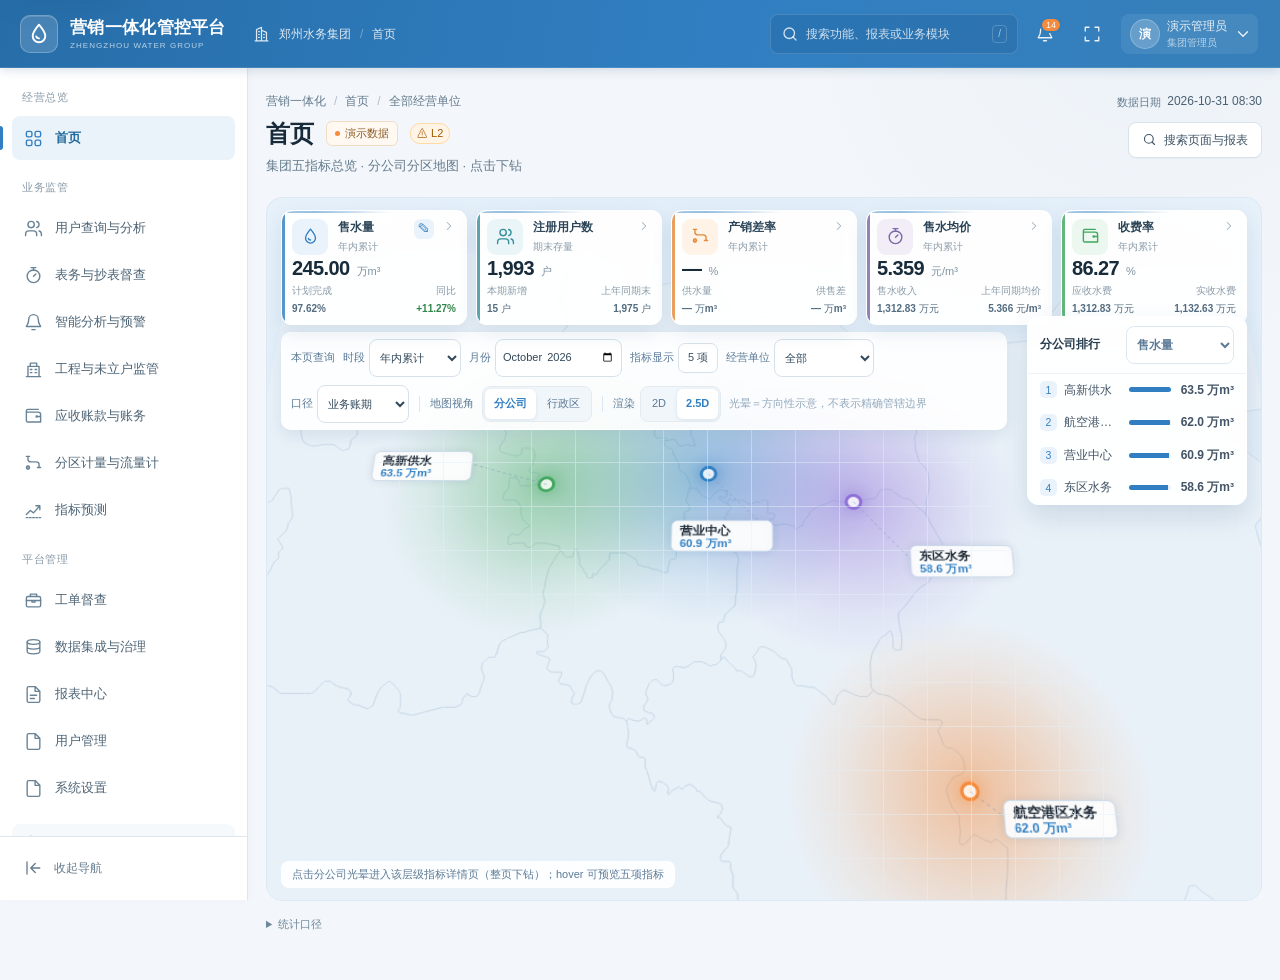
==== index.html @ 4fb07ec1 "init" ====
<!DOCTYPE html>
<html lang="zh-CN">
<head>
  <meta charset="UTF-8">
  <meta name="viewport" content="width=device-width, initial-scale=1.0">
  <meta name="description" content="郑州水务集团营销一体化管控与分析平台">
  <meta name="theme-color" content="#317FC2">
  <title>集团经营总览｜营销一体化V4</title>
  <link rel="stylesheet" href="assets/app.css?v=20261104-v4.0">
  <link rel="stylesheet" href="assets/extensions.css?v=20261104-v4.0">
  <link rel="stylesheet" href="assets/home-v2.css?v=20261104-v4.0">
  <link rel="stylesheet" href="assets/workflows-v2.css?v=20261104-v4.0">
  <link rel="stylesheet" href="assets/product.css?v=20261104-v4.0">
  <link rel="stylesheet" href="assets/content-v3.css?v=20261104-v4.0">
  <link rel="stylesheet" href="assets/v4.css?v=20261104-v4.0">
  <link rel="stylesheet" href="assets/v4-home.css?v=20261104-v4.0">
  <script defer src="echarts.min.js?v=20261104-v4.0"></script>
  <script defer src="assets/catalog.js?v=20261104-v4.0"></script>
  <script defer src="assets/data.js?v=20261104-v4.0"></script>
  <script defer src="assets/engine.js?v=20261104-v4.0"></script>
  <script defer src="assets/icons.js?v=20261104-v4.0"></script>
  <script defer src="assets/shell.js?v=20261104-v4.0"></script>
  <script defer src="assets/map-data.js?v=20261104-v4.0"></script>
  <script defer src="assets/map.js?v=20261104-v4.0"></script>
  <script defer src="assets/home.js?v=20261104-v4.0"></script>
  <script defer src="assets/workflows.js?v=20261104-v4.0"></script>
  <script defer src="assets/admin.js?v=20261105-v4.1"></script>
  <script defer src="assets/views.js?v=20261104-v4.0"></script>
  <script defer src="assets/business.js?v=20261104-v4.0"></script>
  <script defer src="assets/app.js?v=20261104-v4.0"></script>
</head>
<body class="v2-product">
  <a class="skip-link" href="#page">跳至主要内容</a>
  <div id="appTopbar"></div>
  <div id="appSidebar"></div>

  <main id="main" class="main" tabindex="-1">
    <div id="globalFilters"></div>
    <div id="page" class="page" tabindex="-1">
      <section class="initial-loading" aria-label="正在载入工作台">
        <div class="skeleton skeleton-title"></div>
        <div class="kpi-grid" aria-hidden="true">
          <div class="card skeleton skeleton-card"></div>
          <div class="card skeleton skeleton-card"></div>
          <div class="card skeleton skeleton-card"></div>
          <div class="card skeleton skeleton-card"></div>
          <div class="card skeleton skeleton-card"></div>
        </div>
        <div class="card skeleton skeleton-panel" aria-hidden="true"></div>
        <p class="muted">正在载入统一事实源与工作台…</p>
      </section>
    </div>
  </main>

  <div id="appStatus" class="sr-only" role="status" aria-live="polite" aria-atomic="true"></div>
  <div id="searchPanel" class="search-popover" hidden></div>
  <div id="accountPanel" class="role-popover" hidden></div>
  <div id="drawerLayer"></div>
  <div id="modalLayer"></div>
  <div id="toast" class="toast" role="status" aria-live="polite" aria-atomic="true"></div>
  <div id="chartTooltip" class="chart-tooltip" role="tooltip" hidden></div>
  <noscript><div class="noscript-notice">此交互原型需要启用 JavaScript 才能运行。</div></noscript>
</body>
</html>
---- assets/app.css ----
:root {
  --brand: #317FC2;
  --brand-strong: #276FAF;
  --brand-deep: #195589;
  --brand-soft: #EAF3FB;
  --brand-softer: #F4F8FC;
  --green: #41A75E;
  --green-strong: #2F854A;
  --green-soft: #ECF7EF;
  --orange: #F58B3C;
  --orange-strong: #AE591F;
  --orange-soft: #FFF4E9;
  --red: #D95555;
  --red-strong: #B64242;
  --red-soft: #FCEEEE;
  --ink: #172B3A;
  --text: #354B5C;
  --muted: #6D8293;
  --faint: #8D9EAC;
  --line: #E2EAF1;
  --line-strong: #D3E0EA;
  --canvas: #F3F6FA;
  --surface: #FFFFFF;
  --topbar-h: 68px;
  --sidebar-w: 248px;
  --radius: 12px;
  --shadow: 0 3px 14px rgba(28, 68, 102, .055);
  --shadow-md: 0 10px 30px rgba(24, 60, 90, .12);
  --shadow-lg: 0 22px 64px rgba(13, 39, 60, .22);
  --ease: cubic-bezier(.2, .75, .25, 1);
}

* { box-sizing: border-box; }
html { min-height: 100%; scroll-behavior: smooth; }
body {
  margin: 0;
  min-height: 100vh;
  background: var(--canvas);
  color: var(--text);
  font-family: "PingFang SC", "Microsoft YaHei", "Noto Sans CJK SC", Arial, sans-serif;
  font-size: 14px;
  line-height: 1.5;
  -webkit-font-smoothing: antialiased;
}
body.has-layer { overflow: hidden; }
button, input, select, textarea { font: inherit; }
button, a, [role="button"] { -webkit-tap-highlight-color: transparent; }
button { cursor: pointer; }
button:disabled { cursor: not-allowed; }
a { color: inherit; text-decoration: none; }
img, svg { display: block; }
[hidden], .hidden { display: none !important; }
.icon { width: 20px; height: 20px; flex: 0 0 auto; fill: none; stroke: currentColor; stroke-width: 1.8; stroke-linecap: round; stroke-linejoin: round; }
.sr-only { position: absolute !important; width: 1px !important; height: 1px !important; padding: 0 !important; margin: -1px !important; overflow: hidden !important; clip: rect(0, 0, 0, 0) !important; white-space: nowrap !important; border: 0 !important; }
.skip-link { position: fixed; z-index: 1000; top: 8px; left: 12px; padding: 9px 14px; color: var(--brand-deep); border-radius: 8px; background: #fff; box-shadow: var(--shadow-md); transform: translateY(-150%); }
.skip-link:focus { transform: translateY(0); }
.muted { color: var(--muted); }
.text-green { color: var(--green-strong) !important; }
.text-orange { color: var(--orange-strong) !important; }
.text-red { color: var(--red-strong) !important; }
.text-brand { color: var(--brand-strong) !important; }
.numeric { font-family: "DIN Alternate", "Arial Narrow", Arial, sans-serif; font-variant-numeric: tabular-nums; }
.nowrap { white-space: nowrap; }
.ellipsis { overflow: hidden; text-overflow: ellipsis; white-space: nowrap; }
.stack { display: flex; flex-direction: column; gap: 12px; }
.inline { display: inline-flex; align-items: center; gap: 8px; }

/* Brand application shell */
.topbar {
  position: fixed;
  z-index: 100;
  inset: 0 0 auto;
  height: var(--topbar-h);
  display: flex;
  color: #fff;
  background: linear-gradient(105deg, #276DAA 0%, var(--brand) 52%, #3E8DC9 100%);
  box-shadow: 0 2px 12px rgba(30, 86, 135, .18);
}
.topbar::after { content: ""; position: absolute; inset: auto 0 0; height: 1px; background: rgba(255,255,255,.12); pointer-events: none; }
.brand {
  width: var(--sidebar-w);
  flex: 0 0 var(--sidebar-w);
  display: flex;
  align-items: center;
  gap: 11px;
  padding: 0 19px;
  white-space: nowrap;
  overflow: hidden;
  transition: width .24s var(--ease), flex-basis .24s var(--ease), padding .24s var(--ease);
}
.brand:hover { background: rgba(255,255,255,.035); }
.brand-mark { width: 35px; height: 35px; flex: 0 0 35px; display: grid; place-items: center; border: 1px solid rgba(255,255,255,.25); border-radius: 11px; color: #fff; background: linear-gradient(145deg, rgba(255,255,255,.2), rgba(255,255,255,.1)); box-shadow: inset 0 1px 0 rgba(255,255,255,.16); }
.brand-mark .icon { width: 23px; height: 23px; stroke-width: 1.9; }
.brand-copy { display: flex; flex-direction: column; line-height: 1.15; transition: opacity .15s; }
.brand-name { font-size: 16px; font-weight: 650; letter-spacing: .4px; }
.brand-sub { margin-top: 5px; font-size: 8px; letter-spacing: 1.35px; opacity: .65; text-transform: uppercase; }
.topbar-main { min-width: 0; flex: 1; display: flex; align-items: center; gap: 12px; padding: 0 20px 0 5px; }
.topbar-context { min-width: 0; display: flex; align-items: center; gap: 8px; color: rgba(255,255,255,.84); font-size: 12px; white-space: nowrap; }
.topbar-context .icon { width: 16px; height: 16px; }
.context-separator { opacity: .42; }
.prototype-badge { display: inline-flex; align-items: center; gap: 5px; height: 25px; padding: 0 9px; color: rgba(255,255,255,.85); border: 1px solid rgba(255,255,255,.16); border-radius: 6px; background: rgba(10,64,109,.13); font-size: 10px; white-space: nowrap; }
.prototype-badge .icon { width: 13px; height: 13px; }
.topbar-actions { margin-left: auto; display: flex; align-items: center; gap: 6px; }
.top-action { position: relative; height: 38px; min-width: 38px; padding: 0 10px; display: inline-flex; align-items: center; justify-content: center; gap: 7px; color: rgba(255,255,255,.9); background: transparent; border: 1px solid transparent; border-radius: 9px; transition: background .16s, border-color .16s; }
.top-action:hover, .top-action.active, .top-action[aria-expanded="true"] { background: rgba(255,255,255,.13); border-color: rgba(255,255,255,.13); }
.top-action .icon { width: 18px; height: 18px; }
.top-search { width: 220px; justify-content: flex-start; color: rgba(255,255,255,.75); background: rgba(12,66,111,.15); border-color: rgba(255,255,255,.12); font-size: 11px; }
.top-search kbd { margin-left: auto; padding: 1px 5px; border: 1px solid rgba(255,255,255,.25); border-radius: 4px; font: 10px/1.4 Arial; }
.alert-dot { position: absolute; top: 2px; right: 2px; min-width: 16px; height: 16px; padding: 0 4px; display: grid; place-items: center; color: #fff; border: 2px solid #3785C3; border-radius: 9px; background: var(--orange); font: 9px/1 Arial; }
.user-action { max-width: 175px; padding-right: 5px; }
.avatar { width: 29px; height: 29px; flex: 0 0 29px; display: grid; place-items: center; color: #fff; border: 1px solid rgba(255,255,255,.25); border-radius: 50%; background: rgba(255,255,255,.18); font-size: 11px; font-weight: 650; }
.user-copy { min-width: 0; display: flex; flex-direction: column; align-items: flex-start; line-height: 1.2; }
.user-name { max-width: 90px; overflow: hidden; text-overflow: ellipsis; font-size: 11px; white-space: nowrap; }
.user-role { margin-top: 3px; color: rgba(255,255,255,.64); font-size: 9px; }

.sidebar { position: fixed; z-index: 90; left: 0; top: var(--topbar-h); bottom: 0; width: var(--sidebar-w); display: flex; flex-direction: column; overflow: hidden; background: var(--surface); border-right: 1px solid var(--line); transition: width .24s var(--ease); }
.sidebar-scroll { flex: 1; overflow-x: hidden; overflow-y: auto; padding: 14px 0 12px; scrollbar-width: thin; scrollbar-color: var(--line-strong) transparent; }
.nav-section { margin-bottom: 11px; }
.nav-section-title { height: 28px; padding: 5px 22px; color: var(--faint); font-size: 10px; letter-spacing: 1.2px; white-space: nowrap; }
.nav-item { position: relative; min-height: 42px; margin: 3px 12px; padding: 9px 12px; display: flex; align-items: center; gap: 12px; color: #526A7C; border-radius: 8px; white-space: nowrap; transition: color .15s, background .15s, transform .15s; }
.nav-item:hover { color: var(--brand); background: var(--brand-softer); }
.nav-item.active { color: var(--brand-strong); background: var(--brand-soft); font-weight: 600; }
.nav-item.active::before { content: ""; position: absolute; left: -12px; top: 9px; bottom: 9px; width: 3px; border-radius: 0 3px 3px 0; background: var(--brand); box-shadow: 2px 0 7px rgba(49,127,194,.2); }
.nav-item .icon { width: 19px; height: 19px; }
.nav-label { overflow: hidden; transition: opacity .12s; }
.nav-meta { margin-left: auto; min-width: 20px; padding: 2px 6px; color: var(--orange-strong); border-radius: 8px; background: var(--orange-soft); font-size: 10px; text-align: center; }
.sidebar-footer { padding: 10px 12px; border-top: 1px solid var(--line); }
.collapse-btn { width: 100%; height: 38px; padding: 0 12px; display: flex; align-items: center; gap: 12px; color: var(--muted); border: 0; border-radius: 8px; background: transparent; white-space: nowrap; }
.collapse-btn:hover { color: var(--brand); background: var(--brand-softer); }
.collapse-btn .icon { width: 18px; height: 18px; transition: transform .24s; }
.sidebar-boundary { margin: 5px 12px 13px; padding: 11px 12px; color: var(--muted); border: 1px solid var(--line); border-radius: 8px; background: #FAFCFD; font-size: 10px; line-height: 1.65; white-space: normal; }
.sidebar-boundary .icon { display: inline-block; width: 13px; height: 13px; margin-right: 5px; vertical-align: -2px; color: var(--brand); }

.main { min-height: 100vh; margin-left: var(--sidebar-w); padding: calc(var(--topbar-h) + 20px) 24px 28px; transition: margin-left .24s var(--ease); }
.main:focus, .page:focus { outline: none; }
.page { width: 100%; max-width: 1880px; margin: 0 auto; }
body.nav-collapsed { --sidebar-w: 72px; }
body.nav-collapsed .brand { padding: 0 14px; }
body.nav-collapsed .brand-copy,
body.nav-collapsed .nav-label,
body.nav-collapsed .nav-meta,
body.nav-collapsed .collapse-label,
body.nav-collapsed .sidebar-boundary { display: none; }
body.nav-collapsed .nav-section-title { color: transparent; position: relative; }
body.nav-collapsed .nav-section-title::after { content: ""; position: absolute; left: 21px; right: 21px; top: 14px; height: 1px; background: var(--line); }
body.nav-collapsed .nav-item { margin-left: 10px; margin-right: 10px; padding-left: 11px; padding-right: 11px; }
body.nav-collapsed .collapse-btn { justify-content: center; padding: 0; }
body.nav-collapsed .collapse-btn .icon { transform: rotate(180deg); }

/* Headings, cards and actions */
.page-heading { min-height: 64px; margin-bottom: 18px; display: flex; align-items: flex-end; gap: 20px; }
.page-heading-copy { min-width: 0; }
.breadcrumbs { margin-bottom: 8px; display: flex; align-items: center; gap: 7px; color: var(--muted); font-size: 11px; }
.breadcrumbs a { color: var(--brand-strong); }
.breadcrumbs a:hover { text-decoration: underline; }
.breadcrumbs .icon { width: 12px; height: 12px; color: var(--faint); }
.page-title-row { display: flex; align-items: center; gap: 10px; flex-wrap: wrap; }
h1.page-title { margin: 0; color: var(--ink); font-size: 23px; line-height: 1.25; font-weight: 650; letter-spacing: .2px; }
.page-subtitle { margin-top: 7px; color: var(--muted); font-size: 12px; }
.page-actions { margin-left: auto; display: flex; align-items: center; justify-content: flex-end; gap: 9px; flex: 0 0 auto; flex-wrap: wrap; }
.card { min-width: 0; background: var(--surface); border: 1px solid rgba(218,229,238,.95); border-radius: var(--radius); box-shadow: var(--shadow); }
.card-head { min-height: 58px; padding: 15px 19px 11px; display: flex; align-items: center; gap: 10px; }
.card-title-bar { width: 4px; height: 16px; flex: 0 0 4px; border-radius: 3px; background: var(--brand); }
.card-title { margin: 0; color: var(--ink); font-size: 15px; font-weight: 650; }
.card-subtitle { margin-top: 4px; color: var(--muted); font-size: 11px; }
.card-head-actions { margin-left: auto; display: flex; align-items: center; gap: 8px; flex-wrap: wrap; }
.card-body { padding: 0 19px 19px; }
.card-body.flush { padding: 0; }
.divider { height: 1px; background: var(--line); }
.section-title { margin: 0 0 12px; display: flex; align-items: center; gap: 7px; color: var(--ink); font-size: 13px; font-weight: 650; }
.section-title .icon { width: 16px; height: 16px; color: var(--brand); }
.data-note { display: inline-flex; align-items: center; gap: 6px; color: var(--muted); font-size: 10px; line-height: 1.6; }
.data-note .icon { width: 13px; height: 13px; }
.btn { min-height: 36px; padding: 7px 14px; display: inline-flex; align-items: center; justify-content: center; gap: 7px; color: var(--text); border: 1px solid var(--line-strong); border-radius: 8px; background: #fff; font-size: 12px; line-height: 1.35; transition: border-color .15s, color .15s, background .15s, box-shadow .15s, transform .1s; }
.btn:hover { color: var(--brand); border-color: #9FC4E2; background: var(--brand-softer); }
.btn:active { transform: translateY(1px); }
.btn .icon { width: 16px; height: 16px; }
.btn.primary { color: #fff; border-color: var(--brand); background: var(--brand); box-shadow: 0 3px 8px rgba(49,127,194,.18); }
.btn.primary:hover { color: #fff; border-color: var(--brand-strong); background: var(--brand-strong); }
.btn.danger { color: #fff; border-color: var(--red); background: var(--red); }
.btn.danger:hover { color: #fff; border-color: var(--red-strong); background: var(--red-strong); }
.btn.ghost { border-color: transparent; background: transparent; }
.btn.soft { color: var(--brand-strong); border-color: transparent; background: var(--brand-soft); }
.btn.green { color: #fff; border-color: var(--green); background: var(--green); }
.btn.sm { min-height: 30px; padding: 5px 10px; border-radius: 6px; font-size: 11px; }
.btn.lg { min-height: 42px; padding: 9px 19px; }
.btn:disabled { opacity: .48; transform: none; }
.icon-btn { width: 34px; height: 34px; padding: 0; display: inline-grid; place-items: center; color: var(--muted); border: 1px solid var(--line); border-radius: 8px; background: #fff; transition: color .15s, border-color .15s, background .15s; }
.icon-btn:hover { color: var(--brand); border-color: #AACCE5; background: var(--brand-softer); }
.icon-btn .icon { width: 17px; height: 17px; }
.badge { display: inline-flex; align-items: center; gap: 5px; max-width: 100%; padding: 4px 9px; color: var(--brand-strong); border-radius: 6px; background: var(--brand-soft); font-size: 11px; font-weight: 500; line-height: 1.35; }
.badge.green, .badge.success { color: var(--green-strong); background: var(--green-soft); }
.badge.orange, .badge.warning { color: var(--orange-strong); background: var(--orange-soft); }
.badge.red, .badge.danger { color: var(--red-strong); background: var(--red-soft); }
.badge.gray, .badge.neutral { color: var(--muted); background: #F0F3F6; }
.status-dot { width: 6px; height: 6px; flex: 0 0 6px; border-radius: 50%; background: currentColor; box-shadow: 0 0 0 3px rgba(49,127,194,.08); }
.status-dot.green { color: var(--green); }
.status-dot.orange { color: var(--orange); }
.status-dot.red { color: var(--red); }

/* Global and local filters */
.global-filter-card { position: relative; z-index: 20; max-width: 1880px; margin: 0 auto 16px; }
.filter-bar { overflow: visible; }
.filter-bar-head { min-height: 47px; padding: 11px 16px 9px; display: flex; align-items: center; gap: 9px; border-bottom: 1px solid var(--line); }
.filter-bar-title { display: inline-flex; align-items: center; gap: 7px; color: var(--ink); font-size: 12px; font-weight: 650; }
.filter-bar-title .icon { width: 16px; height: 16px; color: var(--brand); }
.filter-summary { min-width: 0; margin-left: 3px; overflow: hidden; color: var(--muted); font-size: 10px; text-overflow: ellipsis; white-space: nowrap; }
.filter-bar-actions { margin-left: auto; display: flex; align-items: center; gap: 4px; }
.filter-bar-body { padding: 12px 16px 13px; }
.filter-grid { display: grid; grid-template-columns: repeat(6, minmax(128px, 1fr)); gap: 11px 13px; }
.filter-field, .field { min-width: 0; }
.filter-label, .field > label, .field-label { margin-bottom: 6px; display: flex; align-items: center; gap: 5px; color: #60788A; font-size: 10px; }
.filter-label .icon, .field-label .icon { width: 12px; height: 12px; }
.control, .text-input { width: 100%; height: 35px; padding: 0 31px 0 10px; color: var(--text); border: 1px solid var(--line-strong); border-radius: 7px; outline: none; background: #fff; font-size: 11px; transition: border-color .15s, box-shadow .15s; }
.text-input { padding-right: 10px; }
textarea.text-input { height: auto; min-height: 88px; padding-top: 9px; padding-bottom: 9px; resize: vertical; line-height: 1.6; }
.control:hover, .text-input:hover { border-color: #ACCADF; }
.control:focus, .text-input:focus { border-color: var(--brand); box-shadow: 0 0 0 3px rgba(49,127,194,.1); }
.control:disabled, .text-input:disabled { color: var(--faint); background: #F5F7F9; cursor: not-allowed; }
.text-input::placeholder { color: #9BAAB7; }
.control.sm, .text-input.sm { height: 30px; }
.input-with-icon { position: relative; }
.input-with-icon > .icon { position: absolute; z-index: 1; left: 10px; top: 50%; width: 15px; height: 15px; color: var(--muted); transform: translateY(-50%); pointer-events: none; }
.input-with-icon > .text-input { padding-left: 32px; }
.advanced-fields { margin-top: 12px; padding-top: 12px; border-top: 1px dashed var(--line); }
.filter-actions { margin-top: 12px; display: flex; align-items: center; gap: 8px; flex-wrap: wrap; }
.filter-hint { margin-left: auto; display: inline-flex; align-items: center; gap: 5px; color: var(--muted); font-size: 10px; }
.filter-hint .icon { width: 13px; height: 13px; }
.active-filters { display: flex; align-items: center; gap: 7px; flex-wrap: wrap; }
.filter-chip { min-height: 26px; padding: 3px 8px; display: inline-flex; align-items: center; gap: 5px; color: var(--brand-strong); border: 1px solid #D5E6F2; border-radius: 6px; background: var(--brand-softer); font-size: 10px; }
.filter-chip button { width: 18px; height: 18px; padding: 0; display: grid; place-items: center; color: var(--muted); border: 0; border-radius: 4px; background: transparent; }
.filter-chip button:hover { color: var(--red); background: var(--red-soft); }
.filter-chip .icon { width: 11px; height: 11px; }
.filter-card { position: relative; z-index: 10; margin-bottom: 14px; }
.filter-card .card-head { min-height: 50px; padding-top: 12px; padding-bottom: 8px; }
.form-grid { display: grid; grid-template-columns: repeat(2, minmax(0, 1fr)); gap: 14px 18px; }
.form-grid.three { grid-template-columns: repeat(3, minmax(0, 1fr)); }
.field-full { grid-column: 1 / -1; }
.field-help { margin-top: 5px; color: var(--muted); font-size: 10px; line-height: 1.55; }
.field-error { margin-top: 5px; color: var(--red-strong); font-size: 10px; }
.required { color: var(--red); }
.segmented { display: inline-flex; align-items: center; gap: 2px; max-width: 100%; padding: 3px; overflow-x: auto; border-radius: 8px; background: #F0F4F7; }
.segmented button { min-height: 28px; padding: 4px 11px; flex: 0 0 auto; color: var(--muted); border: 0; border-radius: 6px; background: transparent; font-size: 11px; }
.segmented button:hover { color: var(--brand); }
.segmented button.active, .segmented button[aria-pressed="true"] { color: var(--brand-strong); background: #fff; box-shadow: 0 1px 4px rgba(28,68,102,.1); font-weight: 600; }

/* KPIs, charts and maps */
.kpi-grid { display: grid; grid-template-columns: repeat(5, minmax(0, 1fr)); gap: 14px; margin-bottom: 16px; }
.kpi-card { position: relative; min-width: 0; min-height: 124px; padding: 17px 18px 15px; overflow: hidden; }
.kpi-card::after { content: ""; position: absolute; width: 92px; height: 92px; right: -42px; top: -46px; border-radius: 50%; background: var(--brand-soft); opacity: .72; pointer-events: none; }
.kpi-top { display: flex; align-items: center; gap: 8px; color: var(--muted); font-size: 11px; }
.kpi-icon { width: 29px; height: 29px; flex: 0 0 29px; display: grid; place-items: center; color: var(--brand); border-radius: 8px; background: var(--brand-soft); }
.kpi-icon.green { color: var(--green); background: var(--green-soft); }
.kpi-icon.orange { color: var(--orange); background: var(--orange-soft); }
.kpi-icon .icon { width: 16px; height: 16px; }
.kpi-main { margin-top: 11px; display: flex; align-items: flex-end; gap: 8px; }
.kpi-value { color: var(--ink); font-size: 30px; line-height: 1; font-weight: 650; letter-spacing: -.5px; }
.kpi-unit { padding-bottom: 3px; color: var(--muted); font-size: 10px; }
.kpi-foot { margin-top: 10px; display: flex; align-items: center; gap: 8px; color: var(--muted); font-size: 10px; }
.trend { display: inline-flex; align-items: center; gap: 3px; font-weight: 600; }
.trend .icon { width: 12px; height: 12px; }
.chart-grid { display: grid; grid-template-columns: repeat(2, minmax(0, 1fr)); gap: 16px; margin-bottom: 16px; }
.chart-grid.three { grid-template-columns: repeat(3, minmax(0, 1fr)); }
.chart-card { min-width: 0; overflow: visible; }
.chart-card .card-body { padding-top: 2px; }
.chart-toolbar { min-height: 36px; display: flex; align-items: center; justify-content: flex-end; gap: 6px; flex-wrap: wrap; }
.chart-toolbar .control { width: auto; min-width: 92px; height: 30px; font-size: 10px; }
.chart { width: 100%; height: 280px; min-width: 0; }
.chart-tooltip { position: fixed; z-index: 450; max-width: 320px; padding: 10px 12px; color: #fff; border-radius: 8px; background: rgba(23,43,58,.96); box-shadow: var(--shadow-md); font-size: 11px; pointer-events: none; }
.chart-fallback { min-height: 180px; display: grid; place-items: center; padding: 20px; color: var(--muted); border: 1px dashed var(--line-strong); border-radius: 9px; background: #FAFCFD; text-align: center; font-size: 11px; }
.map-layout { display: grid; grid-template-columns: minmax(0, 1.6fr) minmax(270px, .7fr); gap: 16px; min-width: 0; }
.map-canvas { position: relative; min-width: 0; min-height: 420px; overflow: hidden; border: 1px solid #DFEAF2; border-radius: 11px; background-color: #F2F8FC; background-image: radial-gradient(#C8DCEB 1px, transparent 1px); background-size: 18px 18px; }
.map-legend { display: flex; align-items: center; gap: 12px; flex-wrap: wrap; color: var(--muted); font-size: 10px; }
.map-legend > span { display: inline-flex; align-items: center; gap: 5px; }
.legend-swatch { width: 12px; height: 12px; border: 1px solid rgba(49,127,194,.15); border-radius: 3px; background: var(--brand-soft); }
.legend-swatch.unavailable { border-color: #D6DEE5; background: repeating-linear-gradient(135deg, #EDF1F4, #EDF1F4 3px, #DDE4E9 3px, #DDE4E9 4px); }
.functional-layer-tag { display: inline-flex; align-items: center; gap: 5px; padding: 4px 8px; color: var(--brand-deep); border: 1px solid #C8DFEF; border-radius: 6px; background: rgba(234,243,251,.94); font-size: 10px; }
.home-hero { display: grid; grid-template-columns: minmax(0, 1.65fr) minmax(290px, .75fr); gap: 16px; margin-bottom: 16px; }
.home-bottom { display: grid; grid-template-columns: minmax(0, 1.55fr) minmax(310px, .75fr); gap: 16px; }
.home-side { min-width: 0; display: grid; gap: 16px; }
.quick-grid { display: grid; grid-template-columns: repeat(2, minmax(0, 1fr)); gap: 10px; }
.quick-item { padding: 13px; display: flex; align-items: center; gap: 11px; color: var(--text); border: 1px solid var(--line); border-radius: 9px; background: #FAFCFD; text-align: left; transition: border-color .15s, background .15s, transform .15s; }
.quick-item:hover { color: var(--brand); border-color: #B8D3E7; background: var(--brand-softer); transform: translateY(-1px); }
.quick-name { display: block; color: var(--ink); font-size: 12px; font-weight: 600; }
.quick-desc { display: block; margin-top: 4px; color: var(--muted); font-size: 10px; }
.alert-list { padding: 0 18px 12px; }
.alert-item { width: 100%; padding: 13px 0; display: flex; align-items: flex-start; gap: 10px; color: var(--text); border: 0; border-bottom: 1px solid var(--line); background: transparent; text-align: left; }
.alert-item:last-child { border-bottom: 0; }
.alert-item:hover .alert-title { color: var(--brand); }
.alert-level { width: 7px; height: 7px; flex: 0 0 7px; margin-top: 6px; border-radius: 50%; background: var(--orange); box-shadow: 0 0 0 4px var(--orange-soft); }
.alert-level.red { background: var(--red); box-shadow: 0 0 0 4px var(--red-soft); }
.alert-level.green { background: var(--green); box-shadow: 0 0 0 4px var(--green-soft); }
.alert-content { min-width: 0; flex: 1; }
.alert-title { display: block; font-size: 12px; }
.alert-meta { margin-top: 5px; display: flex; justify-content: space-between; gap: 8px; color: var(--muted); font-size: 10px; }
.progress { height: 6px; margin-top: 8px; overflow: hidden; border-radius: 4px; background: #EDF2F6; }
.progress > i, .progress > span { display: block; height: 100%; border-radius: inherit; background: linear-gradient(90deg, var(--brand), #65A9D7); }
.progress.green > i, .progress.green > span { background: linear-gradient(90deg, #389553, #6CBC82); }
.progress.orange > i, .progress.orange > span { background: linear-gradient(90deg, #E77D2E, #F5AA70); }

/* Tables and result toolbars */
.table-scroll { width: 100%; max-width: 100%; overflow: auto; scrollbar-width: thin; scrollbar-color: var(--line-strong) transparent; }
table.data-table { width: 100%; border-collapse: collapse; color: var(--text); font-size: 12px; }
.data-table th { height: 40px; padding: 9px 12px; color: #5F7688; border-top: 1px solid var(--line); border-bottom: 1px solid var(--line); background: #F5F8FA; text-align: left; font-weight: 500; white-space: nowrap; }
.data-table td { min-height: 44px; padding: 10px 12px; border-bottom: 1px solid #EBF0F4; vertical-align: middle; white-space: nowrap; }
.data-table tbody tr { transition: background .12s; }
.data-table tbody tr:hover { background: #F6FAFD; }
.data-table tbody tr.clickable { cursor: pointer; }
.data-table tbody tr[tabindex]:focus-visible { outline: 2px solid var(--brand); outline-offset: -2px; }
.data-table .num, .data-table th.num { text-align: right; font-variant-numeric: tabular-nums; }
.data-table .center, .data-table th.center { text-align: center; }
.data-table .primary-cell { color: var(--ink); font-weight: 600; }
.data-table .sub-cell { margin-top: 3px; color: var(--muted); font-size: 10px; font-weight: 400; }
.data-table .cell-wrap { white-space: normal; line-height: 1.6; }
.data-table .selection-cell { width: 42px; text-align: center; }
.data-table input[type="checkbox"], .field input[type="checkbox"], .field input[type="radio"] { width: 15px; height: 15px; margin: 0; accent-color: var(--brand); }
.table-link { display: inline-flex; align-items: center; gap: 4px; padding: 2px; color: var(--brand); border: 0; background: transparent; font-size: 11px; }
.table-link .icon { width: 13px; height: 13px; }
.table-link:hover { text-decoration: underline; }
.table-actions { display: inline-flex; align-items: center; gap: 5px; }
.result-card { overflow: hidden; }
.result-card .data-table th { position: sticky; z-index: 2; top: 0; }
.result-toolbar { min-height: 56px; padding: 12px 18px; display: flex; align-items: center; gap: 10px; flex-wrap: wrap; }
.result-count { color: var(--ink); font-size: 13px; font-weight: 600; }
.result-count strong { margin: 0 3px; color: var(--brand); font-size: 16px; }
.result-meta { margin-top: 3px; color: var(--muted); font-size: 10px; }
.result-actions { margin-left: auto; display: flex; align-items: center; gap: 8px; flex-wrap: wrap; }
.rank { width: 22px; height: 22px; display: inline-grid; place-items: center; color: var(--muted); border-radius: 6px; background: #F0F3F6; font-size: 10px; }
.rank.top { color: var(--orange-strong); background: var(--orange-soft); }
.pagination { min-height: 54px; padding: 11px 17px; display: flex; align-items: center; gap: 6px; flex-wrap: wrap; border-top: 1px solid var(--line); }
.page-size { margin-right: auto; display: inline-flex; align-items: center; gap: 5px; color: var(--muted); font-size: 10px; }
.page-size .control { width: auto; }
.page-btn { min-width: 30px; height: 30px; padding: 0 8px; display: inline-grid; place-items: center; color: var(--muted); border: 1px solid var(--line); border-radius: 6px; background: #fff; font-size: 11px; }
.page-btn:hover { color: var(--brand); border-color: #A9CCE5; }
.page-btn.active, .page-btn[aria-current="page"] { color: #fff; border-color: var(--brand); background: var(--brand); }
.page-btn:disabled { opacity: .4; }
.page-btn .icon { width: 13px; height: 13px; }
.empty { min-height: 210px; padding: 30px 20px; display: flex; flex-direction: column; align-items: center; justify-content: center; gap: 9px; color: var(--muted); text-align: center; }
.empty .icon { width: 38px; height: 38px; color: #AAC1D1; }
.empty-title { color: var(--text); font-size: 13px; font-weight: 600; }
.empty-description { max-width: 400px; font-size: 11px; line-height: 1.7; }

/* Forms, notices, tabs and timelines */
.tabs { display: flex; align-items: center; gap: 5px; overflow-x: auto; border-bottom: 1px solid var(--line); }
.tabs.padded { padding: 10px 18px 0; }
.tab, .tabs > button { min-height: 38px; padding: 8px 13px; flex: 0 0 auto; color: var(--muted); border: 0; border-bottom: 2px solid transparent; background: transparent; font-size: 12px; }
.tabs > button:hover { color: var(--brand); background: var(--brand-softer); }
.tabs > button.active, .tabs > button[aria-selected="true"] { color: var(--brand-strong); border-bottom-color: var(--brand); font-weight: 600; }
.notice { padding: 11px 13px; display: flex; align-items: flex-start; gap: 8px; color: #506D82; border: 1px solid #D7E7F2; border-radius: 8px; background: var(--brand-softer); font-size: 11px; line-height: 1.7; }
.notice > .icon { width: 16px; height: 16px; margin-top: 2px; flex: 0 0 16px; color: var(--brand); }
.notice.warning { color: #835225; border-color: #F3DDC9; background: var(--orange-soft); }
.notice.warning > .icon { color: var(--orange); }
.notice.danger { color: #8B4141; border-color: #F0D4D4; background: var(--red-soft); }
.notice.danger > .icon { color: var(--red); }
.notice.success { color: #326E46; border-color: #D4EADA; background: var(--green-soft); }
.notice.success > .icon { color: var(--green); }
.readonly { display: inline-flex; align-items: center; gap: 6px; color: var(--muted); font-size: 10px; }
.readonly .icon { width: 13px; height: 13px; }
.timeline { position: relative; margin: 0; padding: 0; list-style: none; }
.timeline-item { position: relative; padding: 0 0 20px 25px; }
.timeline-item:last-child { padding-bottom: 0; }
.timeline-item::before { content: ""; position: absolute; left: 6px; top: 13px; bottom: -2px; width: 1px; background: var(--line-strong); }
.timeline-item:last-child::before { display: none; }
.timeline-item::after { content: ""; position: absolute; left: 2px; top: 5px; width: 9px; height: 9px; border: 2px solid #fff; border-radius: 50%; background: var(--brand); box-shadow: 0 0 0 1px var(--brand); }
.timeline-item.muted::after { background: #B5C2CC; box-shadow: 0 0 0 1px #B5C2CC; }
.timeline-title { color: var(--ink); font-size: 12px; font-weight: 600; }
.timeline-meta { margin-top: 4px; color: var(--muted); font-size: 10px; }
.timeline-content { margin-top: 7px; color: var(--text); font-size: 11px; line-height: 1.7; }
.kv-grid { display: grid; grid-template-columns: repeat(3, minmax(0,1fr)); border-top: 1px solid var(--line); border-left: 1px solid var(--line); }
.kv-item { min-height: 65px; padding: 11px 13px; border-right: 1px solid var(--line); border-bottom: 1px solid var(--line); }
.kv-label { color: var(--muted); font-size: 10px; }
.kv-value { margin-top: 6px; color: var(--text); font-size: 12px; line-height: 1.55; word-break: break-word; }
.profile-head { padding: 15px; display: flex; align-items: center; gap: 14px; border: 1px solid #DCE9F2; border-radius: 10px; background: linear-gradient(110deg, #F2F8FC, #FAFCFE); }
.profile-avatar { width: 46px; height: 46px; display: grid; place-items: center; color: #fff; border-radius: 12px; background: linear-gradient(145deg, var(--brand), #62A6D5); font-size: 17px; font-weight: 600; }
.profile-name { color: var(--ink); font-size: 17px; font-weight: 650; }
.profile-id { margin-top: 5px; color: var(--muted); font-size: 11px; }
.profile-tags { margin-left: auto; display: flex; gap: 7px; flex-wrap: wrap; }

/* Search and role popovers */
.search-popover, .role-popover { position: fixed; z-index: 180; color: var(--text); border: 1px solid var(--line); border-radius: 12px; background: #fff; box-shadow: var(--shadow-lg); animation: popoverIn .16s var(--ease); }
.search-popover { width: min(570px, calc(100vw - 24px)); overflow: hidden; }
.role-popover { width: 286px; padding: 8px; }
.search-head { padding: 12px; display: flex; align-items: center; gap: 9px; border-bottom: 1px solid var(--line); }
.search-head > .icon { width: 19px; height: 19px; color: var(--brand); }
.search-input { min-width: 0; flex: 1; height: 36px; padding: 0 5px; color: var(--ink); border: 0; outline: 0; background: transparent; font-size: 13px; }
.search-close { width: 30px; height: 30px; border: 0; }
.search-body { max-height: min(460px, 65vh); padding: 8px; overflow-y: auto; }
.search-group-title { padding: 7px 9px 5px; color: var(--faint); font-size: 10px; letter-spacing: .6px; }
.search-result { width: 100%; min-height: 52px; padding: 9px 10px; display: flex; align-items: center; gap: 11px; color: var(--text); border: 0; border-radius: 8px; background: transparent; text-align: left; }
.search-result:hover, .search-result.active { color: var(--brand-strong); background: var(--brand-softer); }
.search-result-icon { width: 32px; height: 32px; display: grid; place-items: center; flex: 0 0 32px; color: var(--brand); border-radius: 8px; background: var(--brand-soft); }
.search-result-icon .icon { width: 17px; height: 17px; }
.search-result-copy { min-width: 0; flex: 1; }
.search-result-title { display: block; overflow: hidden; color: var(--ink); font-size: 12px; font-weight: 600; text-overflow: ellipsis; white-space: nowrap; }
.search-result-desc { display: block; margin-top: 3px; overflow: hidden; color: var(--muted); font-size: 10px; text-overflow: ellipsis; white-space: nowrap; }
.search-result > .icon { width: 14px; height: 14px; color: var(--faint); }
.search-foot { padding: 8px 13px; display: flex; gap: 14px; color: var(--muted); border-top: 1px solid var(--line); background: #FAFCFD; font-size: 9px; }
.search-foot kbd { padding: 1px 4px; border: 1px solid var(--line-strong); border-radius: 3px; background: #fff; font: 9px Arial; }
.role-head { padding: 10px 10px 12px; border-bottom: 1px solid var(--line); }
.role-title { color: var(--ink); font-size: 12px; font-weight: 650; }
.role-subtitle { margin-top: 4px; color: var(--muted); font-size: 10px; }
.role-option { width: 100%; min-height: 48px; padding: 8px 9px; display: flex; align-items: center; gap: 9px; color: var(--text); border: 0; border-radius: 8px; background: transparent; text-align: left; }
.role-option:hover { background: var(--brand-softer); }
.role-option[aria-checked="true"] { color: var(--brand-strong); background: var(--brand-soft); }
.role-option > .icon { width: 17px; height: 17px; }
.role-option-copy { flex: 1; }
.role-option-title { display: block; font-size: 11px; font-weight: 600; }
.role-option-desc { display: block; margin-top: 3px; color: var(--muted); font-size: 9px; }
.role-check { width: 15px; height: 15px; color: var(--brand); opacity: 0; }
.role-option[aria-checked="true"] .role-check { opacity: 1; }
.role-boundary { margin: 6px 4px 2px; padding: 9px; color: var(--muted); border-top: 1px solid var(--line); font-size: 9px; line-height: 1.6; }

/* Accessible modal and drawer layers */
.modal-mask, .drawer-mask { position: fixed; z-index: 300; inset: 0; padding: 28px; background: rgba(17,38,55,.46); backdrop-filter: blur(2px); animation: fadeIn .16s ease-out; }
.modal-mask { display: flex; align-items: center; justify-content: center; }
.modal { width: min(960px, 94vw); max-height: 90vh; display: flex; flex-direction: column; overflow: hidden; border: 1px solid rgba(255,255,255,.6); border-radius: 14px; background: #fff; box-shadow: var(--shadow-lg); animation: modalIn .2s var(--ease); }
.modal.sm { width: min(540px, 94vw); }
.modal.lg { width: min(1180px, 96vw); }
.modal-head, .drawer-head { min-height: 64px; padding: 15px 19px; display: flex; align-items: center; gap: 11px; border-bottom: 1px solid var(--line); }
.modal-title, .drawer-title { color: var(--ink); font-size: 16px; font-weight: 650; }
.modal-subtitle, .drawer-subtitle { margin-top: 4px; color: var(--muted); font-size: 10px; }
.modal-close, .drawer-close { margin-left: auto; flex: 0 0 auto; }
.modal-body { min-height: 0; padding: 19px; overflow-y: auto; overscroll-behavior: contain; }
.modal-foot, .drawer-foot { padding: 12px 19px; display: flex; align-items: center; justify-content: flex-end; gap: 8px; flex-wrap: wrap; border-top: 1px solid var(--line); background: #FAFCFD; }
.drawer-mask { padding: 0; display: flex; justify-content: flex-end; }
.drawer { width: min(var(--drawer-width, 620px), 96vw); height: 100%; display: flex; flex-direction: column; overflow: hidden; background: #fff; box-shadow: -18px 0 54px rgba(13,39,60,.2); animation: drawerIn .22s var(--ease); }
.drawer-head { min-height: 70px; padding: 16px 20px; }
.drawer-body { min-height: 0; flex: 1; padding: 19px 20px; overflow-y: auto; overscroll-behavior: contain; }
.drawer-foot { flex: 0 0 auto; }
.layer-icon { width: 34px; height: 34px; display: grid; place-items: center; flex: 0 0 34px; color: var(--brand); border-radius: 9px; background: var(--brand-soft); }
.layer-icon .icon { width: 18px; height: 18px; }

/* Toast, loading and fallback */
.toast { position: fixed; z-index: 500; left: 50%; top: 78px; max-width: min(580px, calc(100vw - 28px)); padding: 10px 15px; display: flex; align-items: center; gap: 8px; color: #fff; border-radius: 8px; background: rgba(23,43,58,.96); box-shadow: 0 8px 22px rgba(15,38,55,.2); font-size: 12px; opacity: 0; pointer-events: none; transform: translate(-50%,-10px); transition: opacity .18s, transform .18s; }
.toast.show { opacity: 1; transform: translate(-50%,0); }
.toast .icon { width: 16px; height: 16px; color: #9CC9EA; }
.toast.success .icon { color: #8ED4A0; }
.toast.error .icon { color: #F3A0A0; }
.toast.warning .icon { color: #F8BD89; }
.initial-loading { padding-top: 4px; text-align: center; }
.skeleton { position: relative; overflow: hidden; color: transparent !important; border-radius: 6px; background: #E9EFF4 !important; }
.skeleton::after { content: ""; position: absolute; inset: 0; background: linear-gradient(90deg, transparent, rgba(255,255,255,.75), transparent); transform: translateX(-100%); animation: shimmer 1.2s infinite; }
.skeleton-title { width: 230px; height: 30px; margin-bottom: 22px; }
.skeleton-card { height: 124px; }
.skeleton-panel { height: 390px; margin-bottom: 15px; }
.noscript-notice { position: fixed; z-index: 1000; inset: 80px 20px auto; padding: 18px; color: var(--red-strong); border: 1px solid #EFCACA; border-radius: 10px; background: var(--red-soft); text-align: center; }

@keyframes fadeIn { from { opacity: 0; } to { opacity: 1; } }
@keyframes modalIn { from { opacity: 0; transform: translateY(12px) scale(.985); } to { opacity: 1; transform: none; } }
@keyframes drawerIn { from { transform: translateX(28px); opacity: .5; } to { transform: none; opacity: 1; } }
@keyframes popoverIn { from { opacity: 0; transform: translateY(-5px); } to { opacity: 1; transform: none; } }
@keyframes shimmer { to { transform: translateX(100%); } }

@media (min-width: 1700px) {
  .main { padding-left: 28px; padding-right: 28px; }
  .kpi-card { padding-left: 20px; padding-right: 20px; }
  .filter-grid { grid-template-columns: repeat(6, minmax(150px, 1fr)); }
}
@media (max-width: 1500px) {
  .main { padding-left: 18px; padding-right: 18px; }
  .filter-grid { grid-template-columns: repeat(4, minmax(135px, 1fr)); }
  .top-search { width: 190px; }
  .prototype-badge { display: none; }
}
@media (max-width: 1200px) {
  .topbar-context { display: none; }
  .kpi-grid { gap: 11px; }
  .kpi-card { padding-left: 14px; padding-right: 14px; }
  .kpi-value { font-size: 27px; }
  .home-hero, .home-bottom, .map-layout { grid-template-columns: 1fr; }
  .chart-grid.three { grid-template-columns: repeat(2, minmax(0, 1fr)); }
  .kv-grid { grid-template-columns: repeat(2, minmax(0,1fr)); }
}
@media (max-width: 960px) {
  :root { --sidebar-w: 72px; }
  .brand { padding: 0 14px; }
  .brand-copy, .nav-label, .nav-meta, .collapse-label, .sidebar-boundary { display: none; }
  .nav-section-title { color: transparent; position: relative; }
  .nav-section-title::after { content: ""; position: absolute; left: 21px; right: 21px; top: 14px; height: 1px; background: var(--line); }
  .nav-item { margin-left: 10px; margin-right: 10px; padding-left: 11px; padding-right: 11px; }
  .collapse-btn { justify-content: center; padding: 0; }
  .top-search { width: 40px; padding: 0; justify-content: center; background: transparent; }
  .top-search span, .top-search kbd { display: none; }
  .main { padding-left: 14px; padding-right: 14px; }
  .kpi-grid { grid-template-columns: repeat(2, minmax(0,1fr)); }
  .chart-grid, .chart-grid.three { grid-template-columns: 1fr; }
  .page-heading { align-items: flex-start; flex-direction: column; gap: 12px; }
  .page-actions { margin-left: 0; justify-content: flex-start; }
  .form-grid, .form-grid.three { grid-template-columns: repeat(2, minmax(0,1fr)); }
  .filter-grid { grid-template-columns: repeat(3, minmax(0,1fr)); }
  .filter-summary { display: none; }
}
@media (max-width: 640px) {
  .topbar-main { gap: 5px; padding-right: 8px; }
  .topbar-actions { gap: 2px; }
  .top-action { padding: 0 7px; }
  .user-copy, #fullscreenBtn { display: none; }
  .main { padding-left: 10px; padding-right: 10px; padding-bottom: 18px; }
  .kpi-grid, .filter-grid, .form-grid, .form-grid.three, .quick-grid, .kv-grid { grid-template-columns: 1fr; }
  .filter-bar-head { align-items: flex-start; flex-wrap: wrap; }
  .filter-bar-actions { width: 100%; margin-left: 0; justify-content: flex-end; }
  .filter-hint { width: 100%; margin-left: 0; }
  .card-head { align-items: flex-start; flex-wrap: wrap; }
  .card-head-actions { width: 100%; margin-left: 14px; justify-content: flex-start; }
  .modal-mask { padding: 10px; }
  .modal { width: 100%; max-height: 94vh; }
  .modal-head, .drawer-head { padding-left: 14px; padding-right: 14px; }
  .modal-body, .drawer-body { padding: 14px; }
  .profile-tags { display: none; }
  .page-title-row { align-items: flex-start; }
  h1.page-title { font-size: 21px; }
}
@media (pointer: coarse) {
  .btn, .control, .text-input { min-height: 42px; }
  .top-action, .icon-btn { min-width: 42px; min-height: 42px; }
  .nav-item { min-height: 46px; }
  .filter-chip button { width: 24px; height: 24px; }
}
@media (prefers-reduced-motion: reduce) {
  html { scroll-behavior: auto; }
  *, *::before, *::after { animation-duration: .01ms !important; animation-iteration-count: 1 !important; transition-duration: .01ms !important; }
}
:focus-visible { outline: 3px solid rgba(49,127,194,.32); outline-offset: 2px; }
.topbar :focus-visible { outline-color: rgba(255,255,255,.8); }

/* Compatibility primitives used by the parallel module renderers. */
.btn.xs { min-height: 27px; padding: 4px 8px; border-radius: 6px; font-size: 10px; }
.btn.full { width: 100%; }
.control.compact, .text-input.compact { width: auto; min-width: 92px; height: 30px; padding-top: 0; padding-bottom: 0; font-size: 10px; }
.toolbar-spacer { flex: 1; }
.chart-card.wide { grid-column: 1 / -1; }
.chart-toolbar { padding: 0 16px 8px; }
.chart-toolbar label { display: inline-flex; align-items: center; gap: 5px; color: var(--muted); font-size: 10px; }
.chart-source { min-height: 30px; padding: 7px 18px 10px; overflow: hidden; color: var(--muted); font-size: 9px; text-overflow: ellipsis; white-space: nowrap; }
.kpi-grid.four { grid-template-columns: repeat(4, minmax(0, 1fr)); }
.split-view { display: grid; grid-template-columns: minmax(190px, .32fr) minmax(0, 1fr); min-width: 0; border-top: 1px solid var(--line); }
.tree-panel { max-height: 480px; padding: 14px; overflow: auto; border-right: 1px solid var(--line); background: #FAFCFD; }
.tree-panel h3 { margin: 0 0 10px; color: var(--ink); font-size: 12px; }
.tree-node { width: 100%; min-height: 35px; padding: 7px 8px; display: flex; align-items: center; gap: 6px; color: var(--text); border: 0; border-radius: 7px; background: transparent; text-align: left; font-size: 11px; }
.tree-node:hover, .tree-node.active { color: var(--brand-strong); background: var(--brand-soft); }
.tree-node.root { font-weight: 650; }
.tree-node small { margin-left: auto; color: var(--muted); font-size: 9px; }
.forecast-layout { display: grid; grid-template-columns: minmax(0, 1.55fr) minmax(280px, .65fr); gap: 16px; margin-bottom: 16px; }
.range-field { display: block; margin: 14px 0; color: var(--text); font-size: 11px; }
.range-field > span { display: flex; justify-content: space-between; gap: 10px; }
.range-field b { color: var(--brand-strong); font-weight: 600; }
.range-field input[type="range"] { width: 100%; margin-top: 9px; accent-color: var(--brand); }
.source-grid { display: grid; grid-template-columns: repeat(6, minmax(0, 1fr)); gap: 12px; margin: 16px 0; }
.source-card { min-width: 0; padding: 14px; display: flex; flex-direction: column; align-items: flex-start; gap: 7px; color: var(--muted); border: 1px solid var(--line); border-radius: 11px; background: #fff; box-shadow: var(--shadow); text-align: left; font-size: 10px; }
.source-card:hover { border-color: #AACCE5; background: var(--brand-softer); }
.source-card strong { color: var(--ink); font-size: 12px; }
.source-index { color: var(--brand); font: 10px Arial; letter-spacing: 1px; }
.kv { min-width: 0; padding: 11px 13px; border-right: 1px solid var(--line); border-bottom: 1px solid var(--line); }
.kv > span { display: block; color: var(--muted); font-size: 10px; }
.kv > b { display: block; margin-top: 6px; color: var(--text); font-size: 12px; font-weight: 500; word-break: break-word; }

@media (max-width: 1200px) {
  .source-grid { grid-template-columns: repeat(3, minmax(0, 1fr)); }
  .forecast-layout { grid-template-columns: 1fr; }
}
@media (max-width: 960px) {
  .kpi-grid.four { grid-template-columns: repeat(2, minmax(0, 1fr)); }
  .split-view { grid-template-columns: 1fr; }
  .tree-panel { border-right: 0; border-bottom: 1px solid var(--line); }
}
@media (max-width: 640px) {
  .kpi-grid.four, .source-grid { grid-template-columns: 1fr; }
  .chart-toolbar { justify-content: flex-start; }
  .toolbar-spacer { display: none; }
}

/* ========================================================================== 
   V2 product finish — formal enterprise workspace, PC first.
   Kept in this shared file so every module receives the same visual system.
   ========================================================================== */
:root {
  --brand-strong: #276EA9;
  --brand-deep: #174F7D;
  --brand-soft: #EAF3FA;
  --brand-softer: #F5F9FC;
  --ink: #182B3A;
  --text: #344B5C;
  --muted: #647B8D;
  --faint: #8799A8;
  --line: #E0E8EF;
  --line-strong: #CFDCE6;
  --canvas: #F3F6FA;
  --shadow: 0 2px 8px rgba(25, 55, 80, .045), 0 1px 2px rgba(25, 55, 80, .025);
  --shadow-md: 0 12px 32px rgba(20, 48, 72, .13);
  --shadow-lg: 0 24px 68px rgba(12, 35, 54, .24);
  --ease: cubic-bezier(.2, .75, .25, 1);
}
body { font-size: 14px; line-height: 1.55; }
body .icon { stroke-width: 1.75; }

/* Product header */
.topbar {
  background: linear-gradient(100deg, #276EA9 0%, #317FC2 58%, #367FB9 100%);
  box-shadow: 0 2px 10px rgba(24, 70, 108, .16);
}
.brand { gap: 12px; padding: 0 20px; }
.brand-mark { width: 38px; height: 38px; flex-basis: 38px; border-radius: 10px; background: rgba(255,255,255,.15); box-shadow: inset 0 1px 0 rgba(255,255,255,.15); }
.brand-mark .icon { width: 24px; height: 24px; }
.brand-name { font-size: 17px; font-weight: 600; letter-spacing: .3px; }
.brand-sub { margin-top: 4px; font-size: 8px; letter-spacing: 1.05px; opacity: .68; }
.topbar-main { gap: 16px; padding-right: 22px; }
.topbar-context { gap: 9px; font-size: 12px; }
.topbar-context .icon { width: 17px; height: 17px; }
.topbar-freshness { display: inline-flex; align-items: center; gap: 6px; color: rgba(255,255,255,.7); font-size: 11px; white-space: nowrap; }
.topbar-freshness .icon { width: 14px; height: 14px; }
.prototype-badge { height: 26px; padding: 0 9px; gap: 6px; border-color: rgba(255,255,255,.18); border-radius: 6px; background: rgba(15,73,117,.18); font-size: 11px; }
.prototype-badge .status-dot { width: 6px; height: 6px; color: #CDE8D5; box-shadow: none; }
.topbar-actions { gap: 7px; }
.top-action { min-width: 40px; height: 40px; border-radius: 8px; font-size: 12px; }
.top-action .icon { width: 18px; height: 18px; }
.top-search { width: 248px; color: rgba(255,255,255,.78); background: rgba(12,66,111,.17); border-color: rgba(255,255,255,.14); }
.top-search:hover { background: rgba(12,66,111,.27); }
.top-search kbd { font-size: 10px; opacity: .75; }
.user-action { max-width: 190px; margin-left: 2px; padding-left: 8px; background: rgba(255,255,255,.075); }
.avatar { width: 30px; height: 30px; flex-basis: 30px; background: rgba(255,255,255,.19); font-size: 12px; }
.user-name { font-size: 12px; }
.user-role { font-size: 10px; }
.alert-dot { border-color: #347EB9; }

/* Complete, quiet navigation */
.sidebar { border-right-color: #DDE6ED; box-shadow: 2px 0 8px rgba(27,58,82,.025); }
.sidebar-scroll { padding-top: 16px; }
.nav-section { margin-bottom: 14px; }
.nav-section-title { height: 29px; padding: 5px 22px; color: #8A9AA8; font-size: 11px; letter-spacing: .5px; }
.nav-item { min-height: 44px; margin: 3px 12px; padding: 10px 12px; gap: 12px; color: #4D6476; border-radius: 8px; font-size: 13px; }
.nav-item .icon { width: 19px; height: 19px; color: #698396; }
.nav-item:hover { color: #226A9F; background: #F2F7FB; }
.nav-item:hover .icon, .nav-item.active .icon { color: var(--brand); }
.nav-item.active { color: #226A9F; background: #EAF3FA; font-weight: 600; }
.nav-item.active::before { left: -12px; top: 10px; bottom: 10px; box-shadow: none; }
.nav-count { margin-left: auto; min-width: 22px; color: #8A9BA9; font-size: 10px; font-variant-numeric: tabular-nums; text-align: right; }
.nav-item.active .nav-count { color: #4E87B2; }
.sidebar-footer { padding: 11px 12px 12px; }
.sidebar-boundary { margin: 4px 12px 12px; padding: 10px 12px; display: flex; align-items: center; gap: 7px; color: #738797; border: 0; background: #F6F9FB; font-size: 10px; white-space: nowrap; }
.sidebar-boundary .icon { width: 14px; height: 14px; margin: 0; }
.collapse-btn { height: 40px; font-size: 12px; }
body.nav-collapsed .brand { padding: 0 17px; }
body.nav-collapsed .nav-count { display: none; }

/* Consistent page rhythm and business heading */
.main { padding-top: calc(var(--topbar-h) + 22px); padding-bottom: 32px; }
#page { display: flex; flex-direction: column; gap: 20px; }
#page > * { margin-top: 0; margin-bottom: 0; }
.page-heading { min-height: 76px; margin: 0; padding: 1px 1px 2px; align-items: center; gap: 24px; }
.page-heading h1.page-title, #page > .page-heading > div > h1 { color: var(--ink); font-size: 24px; line-height: 1.3; font-weight: 600; letter-spacing: 0; }
.page-title-row { gap: 12px; }
.breadcrumb, .breadcrumbs { margin-bottom: 9px; gap: 8px; color: #7A8E9E; font-size: 12px; }
.breadcrumb .badge { margin-left: 4px; }
.page-description, .page-subtitle, #page > .page-heading > div > p { margin: 7px 0 0; color: var(--muted); font-size: 13px; line-height: 1.6; }
.page-description > .muted { font-size: 12px; }
.page-status { display: inline-flex; align-items: center; gap: 6px; padding: 3px 8px; color: #357A4D; border-radius: 6px; background: #EDF7F0; font-size: 11px; white-space: nowrap; }
.page-status i { width: 6px; height: 6px; border-radius: 50%; background: var(--green); }
.page-data-freshness { margin-right: 3px; display: inline-flex; align-items: center; gap: 6px; color: var(--muted); font-size: 11px; white-space: nowrap; }
.page-data-freshness .icon { width: 14px; height: 14px; }
.page-actions { gap: 9px; }
.eyebrow { margin-bottom: 6px; color: #7C92A3; font-size: 10px; font-weight: 600; letter-spacing: 1.4px; }
.badge.blue { color: var(--brand-strong); background: var(--brand-soft); }

/* Query conditions, not an engineering filter panel */
#globalFilters { margin-bottom: 20px; }
#globalFilters .filter-bar { overflow: hidden; border-color: #DDE7EE; box-shadow: var(--shadow); }
#globalFilters .filter-bar-head { min-height: 62px; padding: 14px 20px; border-bottom: 1px solid #E5ECF2; }
#globalFilters .filter-bar-head h2 { margin: 0; color: var(--ink); font-size: 15px; font-weight: 600; }
#globalFilters .filter-bar-head h2 + span { margin-top: 3px; display: block; color: var(--muted); font-size: 11px; }
#globalFilters .filter-bar-actions { gap: 8px; }
#globalFilters .filter-bar-actions .btn { min-height: 34px; padding: 6px 12px; font-size: 12px; }
#globalFilters .filter-bar-actions .btn.primary { min-height: 36px; padding-left: 16px; padding-right: 16px; }
#globalFilters .filter-body { padding: 16px 20px 17px; }
#globalFilters .filter-grid { grid-template-columns: repeat(6, minmax(126px, 1fr)); gap: 13px 14px; }
#globalFilters .field { gap: 6px; color: #5D7486; font-size: 12px; }
#globalFilters .control { height: 38px; font-size: 12px; }
#globalFilters .advanced-filters { margin-top: 14px; padding-top: 14px; }
.v2-active-conditions { margin-top: 13px; padding-top: 12px; display: flex; align-items: center; gap: 7px; flex-wrap: wrap; color: var(--muted); border-top: 1px dashed #E4EBF1; font-size: 11px; }
.v2-active-conditions > span:first-child { margin-right: 2px; color: #7A8D9C; }
.v2-active-conditions .filter-chip { min-height: 25px; padding: 3px 8px; border: 0; background: #F0F5F9; color: #577185; }
.v2-active-conditions .filter-chip.strong { color: #2E6D9E; background: #EAF3FA; }

/* Cards, KPIs and chart tools */
.card { border-color: #DEE7EE; border-radius: 12px; box-shadow: var(--shadow); }
.card-head { min-height: 62px; padding: 17px 20px 12px; gap: 11px; }
.card-title-bar { width: 3px; height: 17px; flex-basis: 3px; }
body .card-head .card-title { color: #1C303F; font-size: 16px; font-weight: 600; }
body .card-head .card-subtitle { margin-top: 4px; color: #728797; font-size: 12px; line-height: 1.45; }
.card-head-actions { gap: 8px; }
.card-body { padding: 0 20px 20px; }
.kpi-grid { gap: 16px; }
.kpi-card { min-height: 132px; padding: 18px 20px 16px; }
.kpi-card::after { width: 104px; height: 104px; right: -52px; top: -52px; opacity: .58; }
.kpi-top { font-size: 12px; }
.kpi-icon { width: 30px; height: 30px; flex-basis: 30px; }
.kpi-main { margin-top: 12px; }
.kpi-value, .kpi-number { font-size: 32px; font-weight: 600; letter-spacing: -.4px; }
.kpi-unit { font-size: 11px; }
.kpi-foot { margin-top: 11px; font-size: 11px; }
.chart-grid { gap: 20px; }
body .chart-card .chart-toolbar { min-height: 42px; margin: 0 16px 3px; padding: 7px 9px; gap: 7px; border: 1px solid #E5EDF3; border-radius: 8px; background: #F8FAFC; }
body .chart-toolbar label { gap: 5px; color: #6B8091; font-size: 11px; }
body .chart-toolbar .compact { height: 30px; min-height: 30px; border-color: #D7E2EA; background: #fff; font-size: 11px; }
body .chart-toolbar .btn.xs { min-height: 30px; padding: 4px 9px; background: #fff; font-size: 11px; }
body .chart-card .chart-source { padding: 6px 18px 11px; color: #8495A3; font-size: 10px; }
.chart-card .chart { min-height: 260px; }

/* Formal controls */
.btn { min-height: 38px; padding: 8px 15px; border-color: #CFDCE6; border-radius: 8px; font-size: 13px; font-weight: 400; transition: color .16s, border-color .16s, background .16s, box-shadow .16s, transform .1s; }
.btn:hover { border-color: #9FC2DC; background: #F5F9FC; }
.btn.primary { border-color: #2D76B1; background: #2D76B1; box-shadow: 0 2px 5px rgba(45,118,177,.15); }
.btn.primary:hover { border-color: #236393; background: #236393; box-shadow: 0 3px 8px rgba(45,118,177,.2); }
.btn.sm { min-height: 32px; font-size: 12px; }
.btn.xs { min-height: 30px; font-size: 11px; }
.icon-btn { width: 36px; height: 36px; border-radius: 8px; }
.control, .text-input { height: 38px; padding-left: 11px; border-color: #CFDCE6; border-radius: 8px; font-size: 13px; }
.control:focus, .text-input:focus { border-color: #4A8FC2; box-shadow: 0 0 0 3px rgba(49,127,194,.1); }
.field { font-size: 12px; }
.segmented { padding: 3px; border: 1px solid #E4EBF0; background: #F3F6F8; }
.segmented button { min-height: 30px; font-size: 12px; }
.badge { padding: 4px 8px; border-radius: 6px; font-size: 11px; font-weight: 500; }

/* Dense but readable data tables */
.data-table th { height: 44px; padding: 10px 14px; color: #5D7486; border-top-color: #E1E9EF; border-bottom-color: #DDE6ED; background: #F3F7FA; font-size: 12px; font-weight: 500; }
.data-table td { height: 48px; padding: 10px 14px; border-bottom-color: #E8EEF3; font-size: 12px; }
.data-table tbody tr:hover { background: #F5F9FC; }
.data-table th:last-child, .data-table td:last-child { text-align: right; }
.data-table td .btn.xs, .data-table td .table-link { font-size: 11px; }
.table-scroll { scrollbar-color: #C8D6E1 transparent; }
.pagination { min-height: 56px; padding: 12px 18px; }
.page-btn { min-width: 32px; height: 32px; }
.empty { min-height: 220px; }
.empty-title { font-size: 14px; }
.empty-description { font-size: 12px; }

/* Search and account become product-grade menus */
.search-popover { width: min(600px, calc(100vw - 24px)); border-color: #D8E3EB; border-radius: 12px; box-shadow: 0 18px 52px rgba(17,46,69,.2); }
.search-head { padding: 14px 15px; gap: 10px; }
.search-input { height: 38px; font-size: 14px; }
.search-body { max-height: min(480px, 66vh); padding: 9px; }
.search-group-title { padding: 8px 10px 6px; color: #8295A4; font-size: 11px; letter-spacing: 0; }
.search-result { min-height: 56px; padding: 10px 11px; border-radius: 8px; }
.search-result-icon { width: 34px; height: 34px; flex-basis: 34px; }
.search-result-title { font-size: 13px; }
.search-result-desc { font-size: 11px; }
.search-foot { padding: 9px 14px; font-size: 10px; }
.role-popover { width: 320px; padding: 9px; border-color: #D8E3EB; border-radius: 12px; }
.account-summary { margin-bottom: 7px; padding: 12px; display: flex; align-items: center; gap: 11px; border-radius: 9px; background: linear-gradient(120deg,#F1F7FB,#F8FBFD); }
.account-summary .avatar { width: 38px; height: 38px; flex-basis: 38px; color: #fff; background: var(--brand); }
.account-summary-copy { min-width: 0; flex: 1; }
.account-summary-name { color: var(--ink); font-size: 13px; font-weight: 600; }
.account-summary-org { margin-top: 3px; overflow: hidden; color: var(--muted); font-size: 10px; text-overflow: ellipsis; white-space: nowrap; }
.role-head { padding: 10px 10px 9px; }
.role-title { font-size: 13px; }
.role-subtitle { font-size: 11px; }
.role-option { min-height: 54px; padding: 9px 10px; }
.role-option-title { font-size: 12px; }
.role-option-desc { font-size: 10px; }
.role-boundary { padding: 10px; font-size: 10px; }

/* Dialogs, drawer workflows and fixed action areas */
.modal-mask, .drawer-mask { background: rgba(18,39,55,.48); backdrop-filter: blur(3px); }
.modal { border-radius: 14px; box-shadow: var(--shadow-lg); }
.modal-head, .drawer-head { min-height: 72px; padding: 17px 22px; }
.modal-title, .drawer-title { font-size: 18px; font-weight: 600; }
.modal-subtitle, .drawer-subtitle { margin-top: 5px; font-size: 12px; }
.modal-body { padding: 20px 22px; }
.drawer-body { padding: 20px 22px; }
.modal-foot, .drawer-foot { min-height: 64px; padding: 13px 22px; border-top-color: #DFE8EE; background: #FAFCFD; box-shadow: 0 -4px 12px rgba(28,57,80,.025); }
.modal .control, .modal .text-input, .drawer .control, .drawer .text-input { min-height: 40px; }
.drawer { box-shadow: -20px 0 58px rgba(12,35,54,.22); }
.drawer .form-grid { gap: 16px 18px; }
.drawer .notice + .form-grid, .drawer .form-grid + .notice { margin-top: 16px; }
.layer-icon { width: 36px; height: 36px; flex-basis: 36px; }
.notice { padding: 11px 13px; border-radius: 8px; font-size: 12px; }
.readonly { font-size: 11px; }
.toast { top: 84px; padding: 11px 16px; border-radius: 8px; font-size: 13px; }

@media (min-width: 1700px) {
  .main { padding-left: 28px; padding-right: 28px; }
  #globalFilters .filter-grid { grid-template-columns: repeat(6, minmax(150px,1fr)); }
}
@media (max-width: 1500px) {
  .topbar-freshness { display: none; }
  #globalFilters .filter-grid { grid-template-columns: repeat(3, minmax(160px,1fr)); }
}
@media (max-width: 1200px) {
  #page { gap: 18px; }
  .page-heading { align-items: flex-start; }
  .page-data-freshness { display: none; }
  body .chart-card .chart-toolbar { flex-wrap: wrap; }
}
@media (max-width: 960px) {
  .brand { padding: 0 17px; }
  .nav-count { display: none; }
  #globalFilters .filter-grid { grid-template-columns: repeat(2, minmax(0,1fr)); }
  .page-heading { flex-direction: column; gap: 12px; }
  .page-actions { width: 100%; justify-content: flex-start; }
}
@media (max-width: 640px) {
  .main { padding-top: calc(var(--topbar-h) + 14px); }
  #page { gap: 16px; }
  #globalFilters { margin-bottom: 16px; }
  #globalFilters .filter-bar-head { padding: 13px 14px; }
  #globalFilters .filter-body { padding: 14px; }
  #globalFilters .filter-grid { grid-template-columns: 1fr; }
  #globalFilters .filter-bar-actions { width: 100%; justify-content: flex-start; }
  .card-head { padding-left: 15px; padding-right: 15px; }
  .card-body { padding-left: 15px; padding-right: 15px; }
  body .chart-card .chart-toolbar { margin-left: 10px; margin-right: 10px; }
  .modal-head, .drawer-head { padding: 15px; }
  .modal-body, .drawer-body { padding: 15px; }
  .modal-foot, .drawer-foot { padding: 12px 15px; }
  .role-popover { width: min(320px, calc(100vw - 24px)); }
}
---- assets/extensions.css ----
/* 业务工作台扩展样式；不覆盖ui-design既有样例。 */
.card-title-bar{width:3px;height:20px;flex:0 0 3px;border-radius:3px;background:var(--brand)}
.card-head>div:not(.card-head-actions){min-width:0}.card-head h2.card-title{margin:0}.card-subtitle{margin-top:4px;color:var(--muted);font-size:10px;line-height:1.5}.card-head-actions{display:flex;align-items:center;gap:7px;flex-wrap:wrap;margin-left:auto}.card-head .badge{flex:0 0 auto}
.chart-card{overflow:hidden}.chart-toolbar{justify-content:flex-start;padding:8px 14px 0;gap:8px}.chart-toolbar label{display:inline-flex;align-items:center;gap:5px;color:var(--muted);font-size:10px;white-space:nowrap}.chart-toolbar .compact{min-width:78px;padding:3px 24px 3px 7px}.toolbar-spacer{flex:1}.chart-source{padding:6px 15px 11px;color:var(--faint);font-size:9px;line-height:1.45;border-top:1px dashed #EEF3F7}.chart-card .chart{height:294px}.chart-card.wide{grid-column:1/-1}
.btn.xs{min-height:28px;padding:4px 9px;font-size:10px;border-radius:6px}.btn.full{width:100%;justify-content:center}.btn:disabled{opacity:.45}.control.compact{height:30px;min-height:30px;padding:4px 24px 4px 8px;font-size:11px}.mono{font-family:ui-monospace,SFMono-Regular,Consolas,monospace;font-size:11px;color:var(--brand-strong)}
.field{display:flex;flex-direction:column;gap:6px;color:#60788A;font-size:11px}.field>.control{width:100%}.filter-grid.four{grid-template-columns:2fr 1fr 1fr auto}.filter-actions{display:flex;align-items:flex-end;gap:7px}.active-filter-wrap{margin-top:12px;color:var(--muted);font-size:10px}.advanced-filters{margin-top:12px;padding-top:12px;border-top:1px dashed var(--line)}
.kpi-grid.four{grid-template-columns:repeat(4,minmax(0,1fr))}.kpi-icon.orange{color:var(--orange);background:var(--orange-soft)}.kpi-icon.green{color:var(--green);background:var(--green-soft)}
.kv-grid{grid-template-columns:repeat(2,minmax(0,1fr));margin:12px 0}.kv{min-width:0;padding:11px 13px;border-right:1px solid var(--line);border-bottom:1px solid var(--line)}.kv>span{display:block;color:var(--muted);font-size:10px;margin-bottom:5px}.kv>b,.kv-value{display:block;color:var(--text);font-size:12px;font-weight:500;line-height:1.6;white-space:normal;word-break:break-word}
.profile-identity{display:grid;grid-template-columns:1.2fr 1fr 1fr auto;align-items:center;gap:12px;padding:14px;margin-bottom:14px;border:1px solid #DCE9F2;border-radius:10px;background:linear-gradient(110deg,#F2F8FC,#FAFCFE)}.profile-identity span{display:block;color:var(--muted);font-size:10px}.profile-identity strong{display:block;margin-top:5px;color:var(--ink);font-size:12px;word-break:break-all}.profile-tabs{margin:5px 0 18px}.profile-tabs button{min-height:36px;padding:7px 10px;font-size:11px}
.pagination{justify-content:flex-end}.pagination>span{margin:0 8px;color:var(--muted);font-size:11px}.table-actions{display:flex;width:100%;padding:12px 14px;gap:8px;border-bottom:1px solid var(--line)}.table-actions .muted{margin-left:auto;font-size:10px}.check-field{display:flex;align-items:center;gap:9px;padding:9px 4px}.check-field input{accent-color:var(--brand)}
.source-grid{display:grid;grid-template-columns:repeat(3,minmax(0,1fr));gap:12px;margin:16px 0}.source-card{display:grid;grid-template-columns:auto 1fr auto;gap:6px 12px;align-items:center;padding:15px;color:var(--text);text-align:left;border:1px solid var(--line);border-radius:12px;background:#fff;box-shadow:var(--shadow);transition:.18s}.source-card:hover{border-color:#A9CCE5;transform:translateY(-1px)}.source-card>span:nth-child(3){grid-column:2/4;color:var(--muted);font-size:10px}.source-index{grid-row:1/3;display:grid;place-items:center;width:35px;height:35px;color:var(--brand);border-radius:9px;background:var(--brand-soft);font-weight:700}
.forecast-layout{display:grid;grid-template-columns:minmax(0,2fr) minmax(290px,1fr);gap:16px;margin-bottom:16px}.range-field{display:block;margin:15px 0}.range-field>span{display:flex;justify-content:space-between;gap:8px;font-size:11px}.range-field b{color:var(--brand);font-weight:600}.range-field input{width:100%;accent-color:var(--brand);margin-top:8px}.metric-config{display:flex;align-items:center;gap:14px;flex-wrap:wrap;padding:12px 16px;margin-bottom:14px}.metric-config label{display:flex;align-items:center;gap:6px;color:var(--muted);font-size:11px}
.split-view{display:grid;grid-template-columns:260px minmax(0,1fr);gap:16px;padding:15px}.tree-panel{border-right:1px solid var(--line);padding-right:15px}.tree-panel h3{font-size:12px;color:var(--ink);margin:0 0 12px}.tree-node{width:100%;display:flex;align-items:center;gap:7px;padding:9px 8px;color:var(--text);border:0;border-radius:6px;background:transparent;text-align:left;font-size:11px}.tree-node:hover{background:var(--brand-soft);color:var(--brand)}.tree-node.root{font-weight:600}.tree-node small{margin-left:auto;color:var(--muted)}
.timeline-item>span{position:absolute;left:-5px;top:0;z-index:1;width:15px;height:15px;display:grid;place-items:center;border-radius:50%;color:#fff;background:var(--brand);font-size:9px}.timeline-item>div{margin-left:7px}.timeline-item small{display:block;margin-top:4px;color:var(--muted)}
.quick-grid{display:grid;grid-template-columns:repeat(2,minmax(0,1fr));gap:8px}.quick-item{padding:11px;color:var(--text);text-align:left;border:1px solid var(--line);border-radius:8px;background:#fff;font-size:11px}.quick-item:hover{border-color:var(--brand);color:var(--brand);background:var(--brand-softer)}
@media(max-width:1200px){.forecast-layout{grid-template-columns:1fr}.profile-identity{grid-template-columns:repeat(2,minmax(0,1fr))}.source-grid{grid-template-columns:repeat(2,minmax(0,1fr))}.filter-grid.four{grid-template-columns:repeat(2,minmax(0,1fr))}.kpi-grid.four{grid-template-columns:repeat(2,minmax(0,1fr))}}
@media(max-width:700px){.profile-identity,.split-view{grid-template-columns:1fr}.tree-panel{border-right:0;border-bottom:1px solid var(--line)}.source-grid,.kpi-grid.four{grid-template-columns:1fr}.chart-toolbar .toolbar-spacer{display:none}.chart-toolbar{align-items:flex-start}.chart-toolbar label{flex-direction:column;align-items:flex-start}.table-actions{flex-wrap:wrap}.table-actions .muted{width:100%;margin-left:0}}
---- assets/home-v2.css ----
/* V2 首页 / KPI 驾驶舱局部样式，由 home.js 离线注入。 */
.wb-v2-home,
.wb-v2-kpi { min-width: 0; }

.wb-context-bar {
  min-width: 0;
  margin-bottom: 20px;
  padding: 12px 16px;
  display: flex;
  align-items: center;
  gap: 16px;
  border: 1px solid #E0E9F0;
  border-radius: 10px;
  background: rgba(255, 255, 255, .82);
  box-shadow: 0 2px 8px rgba(28, 68, 102, .025);
}
.wb-context-main { min-width: 0; display: flex; align-items: center; gap: 12px; flex: 1; }
.wb-context-label { flex: 0 0 auto; color: #243E52; font-size: 12px; font-weight: 600; }
.wb-filter-chips { min-width: 0; display: flex; align-items: center; gap: 6px; flex-wrap: wrap; }
.wb-filter-chip { padding: 3px 8px; color: #5E7688; border: 1px solid #E3EBF1; border-radius: 5px; background: #F7FAFC; font-size: 11px; line-height: 1.45; white-space: nowrap; }
.wb-context-actions { flex: 0 0 auto; display: flex; align-items: center; justify-content: flex-end; gap: 12px; }
.wb-data-time { display: inline-flex; align-items: center; gap: 7px; color: #7A8E9D; font-size: 11px; white-space: nowrap; }
.wb-data-time .status-dot { color: #41A75E; }

.wb-kpi-grid { gap: 16px; margin-bottom: 20px; }
.wb-kpi-button {
  --wb-tone: #317FC2;
  --wb-soft: #EAF3FB;
  position: relative;
  min-width: 0;
  min-height: 188px;
  padding: 17px 18px 13px;
  display: block;
  width: 100%;
  overflow: hidden;
  color: #354B5C;
  border: 1px solid #DDE7EF;
  border-radius: 12px;
  background: #FFF;
  box-shadow: 0 3px 12px rgba(28, 68, 102, .045);
  text-align: left;
  font: inherit;
  cursor: pointer;
  transition: transform .18s ease, border-color .18s ease, box-shadow .18s ease;
}
.wb-kpi-button::before { content: ""; position: absolute; inset: 0 auto 0 0; width: 3px; background: var(--wb-tone); opacity: .82; }
.wb-kpi-button::after { width: 112px; height: 112px; right: -58px; top: -62px; background: var(--wb-soft); opacity: .75; }
.wb-kpi-button:hover { transform: translateY(-2px); border-color: color-mix(in srgb, var(--wb-tone) 38%, #DDE7EF); box-shadow: 0 9px 24px rgba(28, 68, 102, .09); }
.wb-kpi-button:active { transform: translateY(0); }
.wb-tone-blue { --wb-tone: #317FC2; --wb-soft: #EAF3FB; }
.wb-tone-cyan { --wb-tone: #368F9E; --wb-soft: #E9F5F6; }
.wb-tone-orange { --wb-tone: #E58A3A; --wb-soft: #FFF3E8; }
.wb-tone-purple { --wb-tone: #7B68A6; --wb-soft: #F1EEF8; }
.wb-tone-green { --wb-tone: #41A75E; --wb-soft: #ECF7EF; }
.wb-kpi-top { position: relative; z-index: 1; display: flex; align-items: center; gap: 10px; min-width: 0; }
.wb-kpi-icon { width: 36px; height: 36px; flex: 0 0 36px; display: grid; place-items: center; color: var(--wb-tone); border-radius: 9px; background: var(--wb-soft); }
.wb-kpi-icon .icon { width: 19px; height: 19px; }
.wb-kpi-heading { min-width: 0; display: flex; flex-direction: column; gap: 2px; }
.wb-kpi-label { color: #2A4356; font-size: 13px; font-weight: 600; }
.wb-kpi-period { color: #8A9BA9; font-size: 10px; }
.wb-kpi-arrow { margin-left: auto; align-self: flex-start; color: #A2B2BF; }
.wb-kpi-arrow .icon { width: 14px; height: 14px; }
.wb-kpi-value-row { position: relative; z-index: 1; min-width: 0; margin: 15px 0 13px; display: flex; align-items: baseline; gap: 7px; }
.wb-kpi-value { min-width: 0; color: #172B3A; font-size: 31px; line-height: 1; font-weight: 650; letter-spacing: -.6px; font-variant-numeric: tabular-nums; }
.wb-kpi-unit { flex: 0 0 auto; color: #7E919F; font-size: 11px; }
.wb-layer-dot { width: 7px; height: 7px; margin-left: auto; align-self: center; border-radius: 50%; background: #F58B3C; box-shadow: 0 0 0 4px #FFF4E9; }
.wb-kpi-comparisons { position: relative; z-index: 1; display: grid; grid-template-columns: repeat(2, minmax(0, 1fr)); gap: 8px; }
.wb-kpi-comparisons > span { min-width: 0; display: flex; flex-direction: column; gap: 3px; }
.wb-kpi-comparisons > span:last-child { text-align: right; }
.wb-kpi-comparisons small { color: #8A9BA9; font-size: 10px; font-weight: 400; }
.wb-kpi-comparisons strong { overflow: hidden; color: #536C80; font-size: 11px; font-weight: 550; font-variant-numeric: tabular-nums; text-overflow: ellipsis; white-space: nowrap; }
.wb-kpi-comparisons strong.up { color: #2F854A; }
.wb-kpi-comparisons strong.down { color: #B64242; }
.wb-kpi-card-footer { position: relative; z-index: 1; margin-top: 12px; padding-top: 10px; display: flex; justify-content: space-between; gap: 6px; color: #8799A7; border-top: 1px solid #EDF2F6; font-size: 10px; }
.wb-kpi-card-footer span:first-child { color: var(--wb-tone); }

.wb-home-analytics { min-width: 0; margin-bottom: 20px; display: grid; grid-template-columns: minmax(0, 1.6fr) minmax(350px, 1fr); gap: 20px; }
.wb-home-analytics .chart-card,
.wb-kpi-chart-grid .chart-card { overflow: hidden; }
body .wb-home-analytics .chart { height: 300px; }
body .wb-kpi-chart-grid .chart { height: 318px; }
body .wb-v2-home .chart-card .card-head,
body .wb-v2-kpi .chart-card .card-head { min-height: 64px; }
body .wb-v2-home .chart-toolbar,
body .wb-v2-kpi .chart-toolbar { justify-content: flex-start; }

.wb-home-map-layout { grid-template-columns: minmax(0, 1.75fr) minmax(300px, .75fr); gap: 20px; align-items: stretch; margin-bottom: 14px; }
.wb-map-card { min-width: 0; overflow: hidden; }
.wb-map-chart { height: 492px; min-width: 0; }
.wb-map-controls { display: flex; align-items: center; gap: 7px; flex-wrap: wrap; }
.wb-map-controls .control { min-width: 102px; }
.wb-map-legend { min-width: 0; padding: 12px 20px 0; display: flex; align-items: center; gap: 14px; flex-wrap: wrap; color: #748998; font-size: 11px; }
.wb-map-legend > span { display: inline-flex; align-items: center; }
.wb-legend-swatch { width: 15px; height: 10px; margin-right: 6px; display: inline-block; vertical-align: -1px; border: 1px solid #B8C9D8; border-radius: 2px; }
.wb-legend-swatch.is-covered { background: #8BBCE2; }
.wb-legend-gray { background: repeating-linear-gradient(135deg, #E9EDF1 0, #E9EDF1 4px, #C8D0D7 4px, #C8D0D7 5px); }
.wb-legend-swatch.is-functional { border-style: dashed; background: rgba(49, 127, 194, .1); }
.wb-map-legend-note { margin-left: auto; color: #8B9AA8; }
.wb-map-footer { min-width: 0; padding: 0 18px 10px; display: flex; align-items: flex-start; gap: 16px; }
.wb-map-footer .chart-source { min-width: 0; flex: 1; padding: 7px 0; }
.wb-map-source { flex: 0 0 auto; max-width: 310px; color: #7B6A53; font-size: 11px; line-height: 1.65; }
.wb-map-source summary { padding-top: 6px; color: #8B795E; text-align: right; cursor: pointer; }
.wb-map-source p { margin: 8px 0 4px; padding: 10px 12px; border: 1px solid #F1E6D2; border-radius: 8px; background: #FFF9EF; }

.wb-region-panel { min-width: 0; overflow: hidden; }
.wb-region-panel .card-body { padding-top: 3px; }
.wb-region-list { max-height: 535px; padding-right: 3px; display: flex; flex-direction: column; overflow: auto; scrollbar-width: thin; scrollbar-color: #D8E3EB transparent; }
.wb-region-row { min-width: 0; padding: 11px 4px; display: grid; grid-template-columns: 28px minmax(0, 1fr) auto; align-items: center; gap: 9px; color: #354B5C; border: 0; border-bottom: 1px solid #EDF2F6; border-radius: 7px; background: transparent; text-align: left; cursor: pointer; transition: background .16s ease; }
.wb-region-row:last-child { border-bottom-color: transparent; }
.wb-region-row:hover { background: #F3F8FC; }
.wb-region-row:disabled { opacity: .58; cursor: not-allowed; }
.wb-region-row.is-gray { color: #87939C; background: #FAFBFC; }
.wb-region-rank { width: 25px; height: 25px; display: grid; place-items: center; color: #6E8799; border-radius: 7px; background: #EFF4F8; font: 600 10px/1 Arial, sans-serif; font-variant-numeric: tabular-nums; }
.wb-region-row:nth-child(-n+3) .wb-region-rank { color: #276FAF; background: #E7F1F9; }
.wb-region-copy { min-width: 0; display: grid; grid-template-columns: minmax(0, 1fr) auto; align-items: center; gap: 3px 8px; }
.wb-region-name { overflow: hidden; color: #344E61; font-size: 12px; font-weight: 600; text-overflow: ellipsis; white-space: nowrap; }
.wb-region-status { overflow: hidden; color: #8B9AA8; font-size: 10px; font-weight: 400; text-overflow: ellipsis; white-space: nowrap; }
.wb-region-copy progress { grid-column: 1 / -1; width: 100%; height: 3px; margin-top: 4px; overflow: hidden; border: 0; border-radius: 3px; background: #EDF2F6; appearance: none; }
.wb-region-copy progress::-webkit-progress-bar { border-radius: 3px; background: #EDF2F6; }
.wb-region-copy progress::-webkit-progress-value { border-radius: 3px; background: #79ADD6; }
.wb-region-copy progress::-moz-progress-bar { border-radius: 3px; background: #79ADD6; }
.wb-region-value { min-width: 65px; color: #2C4B61; font-size: 13px; text-align: right; white-space: nowrap; }
.wb-region-value small { display: block; margin-top: 3px; color: #94A3AF; font-size: 9px; font-weight: 400; }
.wb-region-panel-foot { padding-top: 12px; color: #8B9AA8; border-top: 1px solid #EDF2F6; font-size: 10px; }

.wb-analysis-nav { min-width: 0; margin-bottom: 12px; display: flex; align-items: center; gap: 6px; overflow-x: auto; scrollbar-width: thin; }
.wb-analysis-nav > span { flex: 0 0 auto; margin-right: 5px; color: #6C8293; font-size: 12px; font-weight: 600; }
.wb-analysis-nav button { min-height: 32px; padding: 5px 11px; flex: 0 0 auto; color: #637B8D; border: 1px solid #DFE8EF; border-radius: 7px; background: #FFF; font-size: 11px; white-space: nowrap; }
.wb-analysis-nav button:hover,
.wb-analysis-nav button.active { color: #276FAF; border-color: #B7D2E7; background: #F0F7FC; }
.wb-kpi-rule { margin: 0 0 14px; display: flex; align-items: center; gap: 7px; color: #7A8E9D; font-size: 11px; }
.wb-kpi-rule .icon { width: 14px; height: 14px; flex: 0 0 14px; color: #7394AD; }
.wb-kpi-chart-grid { margin-bottom: 14px; }
.wb-method-note { color: #7B8E9C; font-size: 11px; }
.wb-method-note summary { width: max-content; max-width: 100%; padding: 7px 0; color: #6E8799; cursor: pointer; }
.wb-method-note p { max-width: 1080px; margin: 4px 0 0; padding: 10px 13px; border-left: 3px solid #C8DDEB; border-radius: 0 7px 7px 0; background: #F7FAFC; line-height: 1.7; }

.wb-kpi-button:focus-visible,
.wb-region-row:focus-visible,
.wb-analysis-nav button:focus-visible,
.wb-map-source summary:focus-visible,
.wb-method-note summary:focus-visible { outline: 3px solid rgba(49, 127, 194, .25); outline-offset: 2px; }

@media (max-width: 1450px) {
  .wb-kpi-button { padding-left: 15px; padding-right: 15px; }
  .wb-kpi-value { font-size: 28px; }
  .wb-kpi-comparisons strong { font-size: 10px; }
  .wb-home-analytics { grid-template-columns: minmax(0, 1.4fr) minmax(320px, 1fr); }
}

@media (max-width: 1180px) {
  .wb-context-bar { align-items: flex-start; flex-direction: column; gap: 10px; }
  .wb-context-actions { width: 100%; justify-content: space-between; }
  .wb-home-analytics,
  .wb-home-map-layout { grid-template-columns: 1fr; }
  .wb-region-list { max-height: 340px; }
  .wb-map-chart { height: 440px; }
}

@media (max-width: 760px) {
  .wb-context-bar { margin-bottom: 16px; padding: 11px 12px; }
  .wb-context-main { align-items: flex-start; flex-direction: column; gap: 8px; }
  .wb-context-actions { align-items: flex-start; flex-direction: column; }
  .wb-data-time { white-space: normal; }
  .wb-kpi-grid { grid-template-columns: repeat(2, minmax(0, 1fr)); }
  .wb-kpi-value { font-size: 27px; }
  .wb-map-chart { height: 380px; }
  .wb-map-controls { flex-wrap: wrap; overflow: visible; }
  .wb-map-legend { padding-left: 14px; padding-right: 14px; gap: 9px 12px; }
  .wb-map-legend-note { width: 100%; margin-left: 0; }
  .wb-map-footer { flex-direction: column; gap: 0; }
  .wb-map-source { max-width: 100%; }
  .wb-map-source summary { text-align: left; }
  body .wb-kpi-chart-grid .chart { height: 290px; }
}

@media (max-width: 520px) {
  .wb-kpi-grid { grid-template-columns: 1fr; }
  .wb-kpi-button { min-height: 176px; }
  .wb-kpi-value { font-size: 30px; }
  .wb-region-row { grid-template-columns: 25px minmax(0, 1fr) auto; gap: 7px; }
  .wb-region-status { display: none; }
  .wb-map-chart { height: 340px; }
}

@media (prefers-reduced-motion: reduce) {
  .wb-kpi-button,
  .wb-region-row { transition: none; }
  .wb-kpi-button:hover { transform: none; }
}
---- assets/workflows-v2.css ----
/* V2 M01 / M02 业务办理组件。样式不改变工作流状态与字段。 */
.wf-v2-shell,.wf-v2-form{min-width:0;color:var(--text)}
.wf-v2-workflow-heading,.wf-v2-form-title{display:flex;align-items:flex-start;justify-content:space-between;gap:18px;margin-bottom:18px}
.wf-v2-workflow-heading h2,.wf-v2-form-title h3{margin:4px 0 0;color:#1D364A;font-size:20px;font-weight:650;line-height:1.4}
.wf-v2-form-title h3{font-size:18px}
.wf-v2-workflow-heading p,.wf-v2-form-title p{margin:6px 0 0;color:var(--muted);font-size:12px;line-height:1.65}
.wf-v2-eyebrow{display:block;color:var(--brand-strong);font-size:10px;font-weight:650;letter-spacing:.08em;text-transform:uppercase}
.wf-v2-source-chip{flex:0 0 auto;display:inline-flex;align-items:center;min-height:27px;padding:4px 9px;border:1px solid #DCE8F2;border-radius:6px;background:#F3F8FC;color:#4E6E86;font-size:10px;white-space:nowrap}

/* Progress */
.wf-v2-steps{display:grid;grid-template-columns:repeat(4,minmax(0,1fr));gap:0;margin:0 0 18px;padding:16px 18px;border:1px solid #E2EAF1;border-radius:10px;background:#FAFBFD;list-style:none}
.wf-v2-steps li{position:relative;min-width:0;display:flex;align-items:flex-start;gap:9px;padding-right:18px}
.wf-v2-steps li:not(:last-child)::after{content:"";position:absolute;z-index:0;top:14px;left:32px;right:4px;height:1px;background:#D9E3EB}
.wf-v2-steps li.is-done:not(:last-child)::after{background:#A9D5B5}
.wf-v2-step-index{position:relative;z-index:1;flex:0 0 28px;width:28px;height:28px;display:grid;place-items:center;border:1px solid #D4DFE8;border-radius:50%;background:#fff;color:#8192A0;font-size:11px;font-weight:600}
.is-done>.wf-v2-step-index{border-color:var(--green);background:var(--green);color:#fff}
.is-current>.wf-v2-step-index{border-color:var(--brand);background:var(--brand);color:#fff;box-shadow:0 0 0 4px rgba(49,127,194,.1)}
.is-failed>.wf-v2-step-index{border-color:var(--red);background:var(--red);box-shadow:0 0 0 4px rgba(217,85,85,.09)}
.wf-v2-step-copy{position:relative;z-index:1;min-width:0;padding-top:3px;background:#FAFBFD}
.wf-v2-step-copy b{display:block;color:#657B8D;font-size:11px;font-weight:500;white-space:nowrap}
.is-done .wf-v2-step-copy b{color:#407552}.is-current .wf-v2-step-copy b{color:#27485F;font-weight:650}
.wf-v2-step-copy small{display:block;margin-top:3px;color:#8A99A5;font-size:9px;line-height:1.45}
.wf-v2-steps.compact{padding:11px 14px}.wf-v2-steps.compact .wf-v2-step-copy small{display:none}

/* Summary */
.wf-v2-summary{display:grid;grid-template-columns:repeat(4,minmax(0,1fr));gap:1px;margin:0 0 18px;overflow:hidden;border:1px solid #E2EAF0;border-radius:10px;background:#E7EDF2}
.wf-v2-summary-item{min-width:0;padding:13px 15px;background:#fff}
.wf-v2-summary-item>span{display:block;color:#7A8C9A;font-size:10px}
.wf-v2-summary-item>strong{display:block;overflow:hidden;margin-top:5px;color:#294256;font-size:16px;font-weight:650;text-overflow:ellipsis;white-space:nowrap}
.wf-v2-summary-item>small{display:block;margin-top:3px;color:#8B9AA6;font-size:9px}
.wf-v2-summary-item.tone-green>strong{color:var(--green-strong)}
.wf-v2-summary-item.tone-orange>strong{color:var(--orange-strong)}
.wf-v2-summary-item.tone-red>strong{color:var(--red-strong)}

/* Content sections */
.wf-v2-section{margin:0 0 16px;overflow:hidden;border:1px solid #E1E9EF;border-radius:10px;background:#fff}
.wf-v2-section-head{padding:12px 16px;border-bottom:1px solid #E8EEF3;background:#F8FAFC}
.wf-v2-section-title{display:flex;align-items:center;gap:10px}
.wf-v2-section-title>span{flex:0 0 26px;width:26px;height:26px;display:grid;place-items:center;border-radius:7px;background:var(--brand-soft);color:var(--brand-strong);font-size:10px;font-weight:650}
.wf-v2-section-title h3{margin:0;color:#314B60;font-size:12px;font-weight:650}
.wf-v2-section-title p{margin:3px 0 0;color:#83939F;font-size:10px;line-height:1.5}
.wf-v2-section-body{padding:16px}
.wf-v2-section-body>.form-grid{grid-template-columns:repeat(2,minmax(0,1fr))}
.wf-v2-section-body .field>small,.wf-v2-form>.field>small{color:#8797A4;font-size:10px;line-height:1.55}
.wf-v2-section-body .field>span em,.wf-v2-form>.field>span em{color:var(--red);font-style:normal}
.wf-v2-span-2{grid-column:span 2}

/* Boundary and confirmations */
.wf-v2-boundary{display:flex;align-items:flex-start;gap:9px;margin:0 0 16px;padding:10px 12px;border:1px solid #DFE9F1;border-radius:8px;background:#F5F9FC;color:#5A7284;font-size:10px;line-height:1.65}
.wf-v2-boundary-mark{flex:0 0 18px;width:18px;height:18px;display:grid;place-items:center;margin-top:1px;border-radius:50%;background:#DFECF6;color:var(--brand-strong);font-size:10px;font-weight:700}
.wf-v2-boundary.warning{border-color:#F0DFCE;background:#FFF9F2;color:#826447}.wf-v2-boundary.warning .wf-v2-boundary-mark{background:#F9E9D7;color:#9B612D}
.wf-v2-boundary.danger{border-color:#EFD8D8;background:#FEF6F6;color:#8A5151}.wf-v2-boundary.danger .wf-v2-boundary-mark{background:#F6DFDF;color:#AE4848}
.wf-v2-confirm-box{margin-bottom:12px;padding:13px 14px;border:1px solid #D8E8F3;border-radius:8px;background:#F2F8FC}
.wf-v2-confirm-box strong{color:#33576F;font-size:12px}.wf-v2-confirm-box p{margin:5px 0 0;color:#698091;font-size:10px;line-height:1.6}

/* Type tabs and lists */
.wf-v2-type-tabs{display:grid;grid-template-columns:repeat(4,minmax(0,1fr));gap:8px;margin-bottom:18px}
.wf-v2-type-tabs button{min-height:54px;padding:10px 12px;border:1px solid #E0E8EF;border-radius:8px;background:#fff;color:#5C7283;text-align:left;transition:.16s}
.wf-v2-type-tabs button>span{display:block;font-size:12px;font-weight:550}.wf-v2-type-tabs button>small{display:block;margin-top:4px;color:#93A0AB;font-size:8px}
.wf-v2-type-tabs button:hover{border-color:#B6CEDF;background:#F8FBFD}
.wf-v2-type-tabs button.active{border-color:#9FC3DD;background:#F0F7FC;color:var(--brand-strong);box-shadow:inset 0 0 0 1px rgba(49,127,194,.08)}
.wf-v2-type-tabs button.active>small{color:#6992AF}
.wf-v2-records{margin-bottom:18px;overflow:hidden;border:1px solid #E1E9EF;border-radius:10px;background:#fff}
.wf-v2-list-title,.wf-v2-list-head{display:flex;align-items:center;justify-content:space-between;gap:16px;padding:13px 16px;border-bottom:1px solid #E7EDF2}
.wf-v2-list-title h3,.wf-v2-list-head h3{margin:0;color:#314B5F;font-size:13px;font-weight:650}
.wf-v2-list-title p,.wf-v2-list-head p{margin:3px 0 0;color:#8495A2;font-size:10px}
.wf-v2-list-title>span{color:#81919E;font-size:10px}
.wf-v2-list-head{padding:0 0 16px;border-bottom:0}
.wf-v2-list-actions{display:flex;gap:8px;flex-wrap:wrap}
.wf-v2-record-table{max-width:100%;overflow:auto}
.wf-v2-record-table .data-table{min-width:850px}
.wf-v2-record-table td small{display:block;margin-top:3px}
.wf-v2-record-id{color:#285778!important;font-family:ui-monospace,SFMono-Regular,Consolas,monospace;font-size:11px}
.wf-v2-align-right{text-align:right!important}
.wf-v2-row-actions{display:flex;align-items:center;justify-content:flex-end;gap:5px;flex-wrap:wrap}
.wf-v2-positive{color:var(--green-strong)}.wf-v2-negative{color:var(--red-strong)}
.wf-v2-empty{display:flex;flex-direction:column;align-items:center;gap:5px;padding:28px 16px;color:#8193A1;text-align:center}
.wf-v2-empty strong{color:#5D7282;font-size:12px}.wf-v2-empty span{font-size:10px}

/* Values and evidence */
.wf-v2-value-grid{display:grid;grid-template-columns:repeat(3,minmax(0,1fr));gap:12px}
.wf-v2-value-grid>.field{padding:13px;border:1px solid #E1E9EF;border-radius:8px;background:#FAFBFC}
.wf-v2-source-value{background:#F5F7F9!important}.wf-v2-proposed-value{border-color:#BCD5E7!important;background:#F4F9FD!important}.wf-v2-diff-value{border-color:#E7DFC9!important;background:#FFFBF3!important}
.wf-v2-value-grid .input-group{display:flex;align-items:stretch;margin-top:5px}
.wf-v2-value-grid .input-group>.control{min-width:0;flex:1;border-radius:7px 0 0 7px;font-variant-numeric:tabular-nums}
.wf-v2-value-grid .input-group>span{display:grid;place-items:center;min-width:48px;padding:0 9px;border:1px solid #D7E1EA;border-left:0;border-radius:0 7px 7px 0;background:#fff;color:#748897;font-size:10px}
.wf-v2-file-field{margin-top:14px}.wf-v2-file-field input[type=file]{padding:8px 11px}

/* Selection, evidence and embedded panels */
.wf-v2-selection-toolbar{display:flex;align-items:center;justify-content:space-between;gap:12px;margin-bottom:9px;color:#657B8C;font-size:11px}.wf-v2-selection-toolbar strong{color:var(--brand-strong);font-size:15px}.wf-v2-selection-toolbar small{color:#8898A4;font-size:10px}
.wf-v2-check-list{max-height:286px;overflow:auto;border:1px solid #E1E9EF;border-radius:9px;background:#fff}
.wf-v2-check-row{display:grid;grid-template-columns:auto minmax(180px,1.15fr) minmax(150px,1fr) auto;align-items:center;gap:11px;padding:11px 12px;border-bottom:1px solid #EDF1F4;cursor:pointer;transition:background .14s}.wf-v2-check-row:last-child{border-bottom:0}.wf-v2-check-row:hover{background:#F7FAFC}.wf-v2-check-row.is-disabled{opacity:.55;cursor:not-allowed}.wf-v2-check-row>input{margin:0;accent-color:var(--brand)}
.wf-v2-check-main strong,.wf-v2-check-meta b{display:block;color:#415C70;font-size:11px;font-weight:550}.wf-v2-check-main small,.wf-v2-check-meta small{display:block;margin-top:3px;color:#8595A2;font-size:9px;line-height:1.5}.wf-v2-check-state{justify-self:end}
.wf-v2-panel-actions{display:flex;align-items:center;justify-content:space-between;gap:14px;margin:0 0 14px;padding:11px 13px;border:1px solid #E3EAF0;border-radius:8px;background:#F8FAFC;color:#6B7F8F;font-size:11px}.wf-v2-panel-actions>div{display:flex;gap:6px;flex-wrap:wrap;justify-content:flex-end}
.wf-v2-evidence{display:grid;grid-template-columns:repeat(2,minmax(0,1fr));gap:12px}.wf-v2-evidence>div{padding:13px;border:1px solid #E3EAF0;border-radius:8px;background:#FAFBFC}.wf-v2-evidence span{display:block;color:#8495A2;font-size:10px}.wf-v2-evidence strong{display:block;margin-top:5px;color:#405B6F;font-size:12px}.wf-v2-evidence p{margin:7px 0 0;color:#657C8D;font-size:11px;line-height:1.65}
.wf-v2-file-list{margin:7px 0 0;padding:0;list-style:none}.wf-v2-file-list li{padding:8px 0;border-bottom:1px solid #E7EDF1}.wf-v2-file-list li:last-child{border-bottom:0}.wf-v2-file-list small{display:block;margin-top:3px;color:#8797A3;font-size:9px}

/* Sticky action area */
.wf-v2-actions{position:sticky;z-index:4;bottom:-20px;display:flex;align-items:center;justify-content:space-between;gap:16px;margin:20px -22px -20px;padding:13px 22px;border-top:1px solid #DEE7EE;background:rgba(255,255,255,.97);box-shadow:0 -8px 18px rgba(31,60,80,.045);backdrop-filter:blur(8px)}
.wf-v2-action-note{color:#81919E;font-size:10px;line-height:1.55}.wf-v2-action-note>span,.wf-v2-action-note>strong,.wf-v2-action-note>small{display:block}.wf-v2-action-note>strong{color:#4B6477;font-size:11px;font-weight:550}
.wf-v2-action-buttons{display:flex;align-items:center;justify-content:flex-end;gap:8px;flex:0 0 auto}

/* M02 panel, status and query */
.wf-v2-panel{min-width:0}
.wf-v2-status-strip{display:grid;grid-template-columns:repeat(5,minmax(0,1fr));gap:8px;margin-bottom:14px}
.wf-v2-status-card{min-width:0;padding:11px 12px;border:1px solid #E1E8EE;border-radius:8px;background:#fff;color:#657A8B;text-align:left;transition:.16s}
.wf-v2-status-card>span{display:block;overflow:hidden;font-size:10px;text-overflow:ellipsis;white-space:nowrap}.wf-v2-status-card>strong{display:block;margin-top:5px;color:#2D4658;font-size:20px;line-height:1}.wf-v2-status-card>small{display:block;margin-top:6px;color:#95A1AB;font-size:9px}
.wf-v2-status-card:hover,.wf-v2-status-card.active{border-color:#AFC9DB;background:#F4F9FC;box-shadow:0 3px 10px rgba(44,80,106,.05)}
.wf-v2-status-card.active{box-shadow:inset 0 0 0 1px rgba(49,127,194,.1)}
.wf-v2-status-card.tone-green.active{border-color:#A9D3B5;background:#F2FAF4}.wf-v2-status-card.tone-orange.active{border-color:#EAC7A5;background:#FFF9F2}.wf-v2-status-card.tone-red.active{border-color:#E5B6B6;background:#FEF6F6}
.wf-v2-query{display:grid;grid-template-columns:180px minmax(240px,1fr) auto;align-items:end;gap:12px;margin-bottom:14px;padding:12px 14px;border:1px solid #E2EAF0;border-radius:9px;background:#F8FAFC}
.wf-v2-query-result{display:flex;align-items:baseline;gap:5px;padding:0 4px 8px;color:#8494A1;font-size:10px;white-space:nowrap}.wf-v2-query-result strong{color:var(--brand-strong);font-size:17px}

/* Detail, trace and history */
.wf-v2-definition{display:grid;grid-template-columns:repeat(2,minmax(0,1fr));gap:0;margin:0 0 12px;border:1px solid #E4EAF0;border-radius:8px;overflow:hidden}
.wf-v2-definition>div{padding:10px 12px;border-bottom:1px solid #EBF0F3;background:#fff}.wf-v2-definition>div:nth-child(odd){border-right:1px solid #EBF0F3}
.wf-v2-definition dt{color:#8494A1;font-size:10px}.wf-v2-definition dd{margin:4px 0 0;color:#415B6E;font-size:11px;line-height:1.6;word-break:break-word}
.wf-v2-definition.compact{margin-top:12px}.wf-v2-definition.compact>div{border-bottom:0}
.wf-v2-description{margin-bottom:12px;padding:12px;border-radius:8px;background:#F7F9FB;color:#586F81;font-size:11px;line-height:1.7;white-space:pre-line}
.wf-v2-feedback{padding:13px 14px;border-left:3px solid var(--brand);border-radius:7px;background:#F5F9FC}.wf-v2-feedback>span,.wf-v2-feedback>strong,.wf-v2-feedback>small{display:block}.wf-v2-feedback>span{color:#8294A2;font-size:10px}.wf-v2-feedback>strong{margin-top:5px;color:#3F5C70;font-size:12px;font-weight:550;line-height:1.6}.wf-v2-feedback>small{margin-top:5px;color:#8495A2;font-size:10px}
.wf-v2-trace,.wf-v2-history{margin:0;padding:0;list-style:none}
.wf-v2-trace li{display:flex;align-items:center;gap:10px;padding:10px 0;border-bottom:1px solid #EDF1F4}.wf-v2-trace li:last-child{border-bottom:0}
.wf-v2-trace-index{flex:0 0 25px;width:25px;height:25px;display:grid;place-items:center;border-radius:50%;background:#EDF1F4;color:#81929F;font-size:10px}.is-opened>.wf-v2-trace-index{background:var(--green-soft);color:var(--green-strong)}
.wf-v2-trace li>div{min-width:0;flex:1}.wf-v2-trace strong{display:block;color:#4B6375;font-size:11px}.wf-v2-trace small{display:block;margin-top:3px;color:#8A99A5;font-size:9px}.wf-v2-trace-done{color:var(--green-strong);font-size:10px}
.wf-v2-history li{position:relative;display:flex;gap:11px;padding:0 0 16px}.wf-v2-history li:not(:last-child)::before{content:"";position:absolute;left:4px;top:12px;bottom:0;width:1px;background:#DDE6ED}.wf-v2-history li>span{position:relative;z-index:1;flex:0 0 9px;width:9px;height:9px;margin-top:4px;border:2px solid #fff;border-radius:50%;background:var(--brand);box-shadow:0 0 0 1px #B9D2E4}.wf-v2-history strong{display:block;color:#496274;font-size:11px;font-weight:550}.wf-v2-history small{display:block;margin-top:4px;color:#8B9AA6;font-size:9px}

/* Recheck choices and automatic rules */
.wf-v2-radio-grid{display:grid;grid-template-columns:repeat(2,minmax(0,1fr));gap:10px;margin-bottom:12px}
.wf-v2-radio-card{display:flex;align-items:flex-start;gap:10px;padding:13px;border:1px solid #E0E8EE;border-radius:9px;background:#fff;cursor:pointer}.wf-v2-radio-card:has(input:checked){border-color:#9FC4DB;background:#F4F9FC;box-shadow:inset 0 0 0 1px rgba(49,127,194,.07)}.wf-v2-radio-card.is-success:has(input:checked){border-color:#A9D2B5;background:#F2FAF4}.wf-v2-radio-card.is-danger:has(input:checked){border-color:#E5B6B6;background:#FEF6F6}
.wf-v2-radio-card input{margin:3px 0 0;accent-color:var(--brand)}.wf-v2-radio-card strong{display:block;color:#405A6D;font-size:11px}.wf-v2-radio-card small{display:block;margin-top:5px;color:#7E909E;font-size:10px;line-height:1.6}
.wf-v2-rule-list{display:grid;gap:12px}
.wf-v2-rule-card{padding:15px;border:1px solid #E0E8EF;border-radius:10px;background:#FAFBFC}.wf-v2-rule-card>header{display:flex;align-items:center;justify-content:space-between;gap:12px;margin-bottom:14px}.wf-v2-rule-id{color:#8797A3;font-family:ui-monospace,SFMono-Regular,Consolas,monospace;font-size:10px}
.wf-v2-switch{display:inline-flex;align-items:center;gap:8px;cursor:pointer}.wf-v2-switch input{position:absolute;opacity:0;pointer-events:none}.wf-v2-switch>span{position:relative;width:34px;height:19px;border-radius:12px;background:#C7D1D9;transition:.16s}.wf-v2-switch>span::after{content:"";position:absolute;top:3px;left:3px;width:13px;height:13px;border-radius:50%;background:#fff;box-shadow:0 1px 3px rgba(0,0,0,.15);transition:.16s}.wf-v2-switch input:checked+span{background:var(--green)}.wf-v2-switch input:checked+span::after{transform:translateX(15px)}.wf-v2-switch input:focus-visible+span{outline:2px solid var(--brand);outline-offset:2px}.wf-v2-switch b{color:#607687;font-size:10px;font-weight:550}

@media(max-width:900px){
  .wf-v2-summary{grid-template-columns:repeat(2,minmax(0,1fr))}
  .wf-v2-steps{padding:13px 12px}.wf-v2-step-copy small{display:none}.wf-v2-step-copy b{font-size:10px}
  .wf-v2-value-grid{grid-template-columns:1fr}.wf-v2-status-strip{grid-template-columns:repeat(3,minmax(0,1fr))}
  .wf-v2-query{grid-template-columns:160px 1fr}.wf-v2-query-result{grid-column:1/-1;padding-bottom:0}
}
@media(max-width:640px){
  .wf-v2-workflow-heading,.wf-v2-form-title,.wf-v2-list-head{flex-direction:column;gap:10px}
  .wf-v2-workflow-heading h2{font-size:17px}.wf-v2-form-title h3{font-size:16px}
  .wf-v2-steps{grid-template-columns:1fr;gap:10px}.wf-v2-steps li{padding-right:0}.wf-v2-steps li:not(:last-child)::after{display:none}.wf-v2-step-copy small{display:block}
  .wf-v2-type-tabs{grid-template-columns:repeat(2,minmax(0,1fr))}
  .wf-v2-section-body{padding:13px}.wf-v2-section-body>.form-grid{grid-template-columns:1fr}.wf-v2-span-2{grid-column:auto}
  .wf-v2-actions{bottom:-20px;align-items:flex-start;flex-direction:column;margin-left:-16px;margin-right:-16px;padding:12px 16px}.wf-v2-action-buttons{width:100%;justify-content:flex-start;flex-wrap:wrap}
  .wf-v2-status-strip{grid-template-columns:repeat(2,minmax(0,1fr))}.wf-v2-query{grid-template-columns:1fr}.wf-v2-query-result{grid-column:auto}
  .wf-v2-definition,.wf-v2-radio-grid,.wf-v2-evidence{grid-template-columns:1fr}.wf-v2-definition>div:nth-child(odd){border-right:0}
  .wf-v2-selection-toolbar,.wf-v2-panel-actions{align-items:flex-start;flex-direction:column}.wf-v2-panel-actions>div{justify-content:flex-start}
  .wf-v2-check-row{grid-template-columns:auto minmax(0,1fr) auto}.wf-v2-check-meta{grid-column:2/4}.wf-v2-check-state{grid-column:3;grid-row:1}
}
@media(prefers-reduced-motion:reduce){.wf-v2-shell *,.wf-v2-form *,.wf-v2-panel *{transition:none!important}}
---- assets/product.css ----
/* V2 产品化界面：查询、图表、表格与业务组件。仅作用于 workbench-v2。 */
:root{
  --product-shadow:0 1px 2px rgba(22,48,71,.025),0 5px 18px rgba(37,71,99,.045);
  --product-shadow-hover:0 8px 26px rgba(37,71,99,.09);
  --product-border:#E4EBF2;
  --product-surface-subtle:#F7F9FC;
  --product-text:#263B4D;
  --product-control-h:38px;
}
body.v2-product{background:var(--canvas);color:var(--product-text)}
.v2-product .main{background:radial-gradient(circle at 88% 0,rgba(49,127,194,.035),transparent 28%),var(--canvas)}
.v2-product .page{animation:product-page-in .22s var(--ease)}
@keyframes product-page-in{from{opacity:.4;transform:translateY(4px)}to{opacity:1;transform:none}}

/* Page context */
.product-page-heading{display:flex;align-items:flex-end;justify-content:space-between;gap:24px;margin:0 0 18px;padding:2px 0 0}
.page-heading-copy{min-width:0}
.product-page-heading .breadcrumb{display:flex;align-items:center;gap:8px;margin-bottom:7px;color:var(--muted);font-size:12px}
.breadcrumb-separator{color:#B1BEC9}
.product-page-heading .page-title-row{display:flex;align-items:center;gap:12px}
.product-page-heading .page-title{margin:0;color:#142C3F;font-size:25px;font-weight:650;letter-spacing:-.02em;line-height:1.35}
.product-page-heading .page-description{margin:7px 0 0;color:var(--muted);font-size:13px;line-height:1.6}
.environment-badge{display:inline-flex;align-items:center;gap:5px;padding:3px 8px;color:#8C5A24;border:1px solid #F2DDC4;border-radius:6px;background:#FFF9F1;font-size:11px;white-space:nowrap}
.environment-badge i{width:5px;height:5px;border-radius:50%;background:var(--orange)}
.page-heading-side{display:flex;align-items:flex-end;gap:18px;flex:0 0 auto}
.page-data-meta{display:flex;flex-direction:column;align-items:flex-end;gap:2px;padding-bottom:3px;color:var(--muted);font-size:11px;white-space:nowrap}
.page-data-meta strong{color:#4A6072;font-size:12px;font-weight:500;font-variant-numeric:tabular-nums}
.page-actions{display:flex;align-items:center;gap:8px;flex-wrap:wrap;justify-content:flex-end}
.button-count{display:inline-grid;place-items:center;min-width:20px;height:18px;padding:0 5px;border-radius:5px;background:rgba(49,127,194,.08);color:var(--brand-strong);font-size:10px}

/* Buttons and controls */
.v2-product .btn{min-height:36px;display:inline-flex;align-items:center;justify-content:center;gap:7px;padding:7px 13px;border:1px solid #D8E2EB;border-radius:8px;background:#fff;color:#3D5365;font-size:12px;font-weight:500;box-shadow:0 1px 1px rgba(20,45,65,.02);transition:border-color .16s,background .16s,color .16s,box-shadow .16s,transform .16s}
.v2-product .btn .icon{width:15px;height:15px}
.v2-product .btn:hover:not(:disabled){border-color:#AAC6DA;background:#F8FBFD;color:var(--brand-strong);box-shadow:0 3px 10px rgba(40,83,115,.07)}
.v2-product .btn:active:not(:disabled){transform:translateY(1px);box-shadow:none}
.v2-product .btn.primary{border-color:var(--brand);background:var(--brand);color:#fff;box-shadow:0 3px 8px rgba(49,127,194,.18)}
.v2-product .btn.primary:hover:not(:disabled){border-color:var(--brand-strong);background:var(--brand-strong);color:#fff;box-shadow:0 5px 14px rgba(49,127,194,.24)}
.v2-product .btn.text-btn{border-color:transparent;background:transparent;color:var(--brand-strong);box-shadow:none}
.v2-product .btn.text-btn:hover:not(:disabled){border-color:transparent;background:var(--brand-soft);box-shadow:none}
.v2-product .btn.xs{min-height:30px;padding:4px 9px;border-radius:7px;font-size:11px}
.v2-product .control{height:var(--product-control-h);min-height:var(--product-control-h);padding:7px 32px 7px 11px;border:1px solid #D7E1EA;border-radius:8px;background-color:#fff;color:#31485A;font-size:12px;transition:border-color .16s,box-shadow .16s,background .16s}
.v2-product input.control,.v2-product textarea.control{padding-right:11px}
.v2-product textarea.control{height:auto;min-height:88px;line-height:1.65}
.v2-product .control:hover:not(:disabled):not(.readonly){border-color:#AAC2D4}
.v2-product .control:focus{border-color:var(--brand);box-shadow:0 0 0 3px rgba(49,127,194,.11);outline:none}
.v2-product .control.readonly,.v2-product .control[readonly]{background:#F5F7FA;color:#687B8B}
.v2-product .control:disabled{background:#F2F4F7;color:#94A1AC;cursor:not-allowed}
.v2-product :is(button,a,input,select,textarea,[tabindex]):focus-visible{outline:2px solid rgba(49,127,194,.65);outline-offset:2px}

/* Global query panel */
.query-panel{margin-bottom:20px;overflow:hidden;border:1px solid var(--product-border);box-shadow:var(--product-shadow)}
.query-panel-head{min-height:56px;display:flex;align-items:center;justify-content:space-between;gap:16px;padding:10px 20px}
.query-panel-title{display:flex;align-items:center;gap:11px}
.query-panel-title>.icon{width:32px;height:32px;padding:7px;border-radius:8px;background:var(--brand-soft);color:var(--brand)}
.query-panel-title h2{margin:0;color:#233B4E;font-size:14px;font-weight:600}
.query-panel-title p{margin:2px 0 0;color:var(--muted);font-size:11px}
.query-panel.is-collapsed .query-panel-head{min-height:52px}
.query-panel-content{border-top:1px solid #EDF1F5}
.query-fields{padding:17px 20px 8px}
.query-grid{grid-template-columns:repeat(6,minmax(130px,1fr));gap:14px 16px}
.query-field{gap:6px;color:#526779;font-size:12px}
.query-field>span{font-weight:500}
.advanced-filters{margin:16px 0 8px;padding:16px 0 0;border-top:1px dashed #DCE5ED}
.query-panel-footer{display:flex;align-items:center;justify-content:space-between;gap:16px;padding:11px 20px;background:#FAFBFD;border-top:1px solid #EDF1F5}
.active-filter-wrap{min-width:0;display:flex;align-items:flex-start;gap:10px;margin:0}
.active-filter-label{flex:0 0 auto;padding-top:5px;color:#7A8B99;font-size:11px}
.active-filter-list{display:flex;align-items:center;gap:6px;flex-wrap:wrap}
.active-filter-chip{display:inline-flex;align-items:center;gap:4px;min-height:26px;padding:3px 5px 3px 9px;border:1px solid #DCE9F3;border-radius:6px;background:#F1F7FC;color:#47657C;font-size:11px;line-height:1.4}
.active-filter-chip.static{padding-right:9px;background:#F5F7FA;border-color:#E5EAF0;color:#6B7D8C}
.active-filter-chip button{width:19px;height:19px;display:grid;place-items:center;padding:0;border:0;border-radius:4px;background:transparent;color:#7690A4;font-size:15px;line-height:1}
.active-filter-chip button:hover{background:#DCEAF5;color:var(--brand-deep)}
.query-actions{display:flex;align-items:center;gap:8px;flex:0 0 auto}

/* Cards and KPI */
.v2-product .card{border:1px solid var(--product-border);border-radius:12px;background:#fff;box-shadow:var(--product-shadow)}
.v2-product .kpi-grid{gap:16px;margin-bottom:20px}
.v2-product .kpi-card{position:relative;min-width:0;overflow:hidden;padding:18px 19px;transition:box-shadow .18s,border-color .18s}
.v2-product .kpi-card::after{content:"";position:absolute;inset:0 0 auto;height:2px;background:linear-gradient(90deg,var(--brand),rgba(49,127,194,0));opacity:.72}
.v2-product .kpi-card:hover{border-color:#CFDFEB;box-shadow:var(--product-shadow-hover)}
.v2-product .kpi-top{color:#5A6F81;font-size:12px}
.v2-product .kpi-icon{width:34px;height:34px;display:grid;place-items:center;border-radius:9px;background:var(--brand-soft);color:var(--brand)}
.v2-product .kpi-icon .icon{width:18px;height:18px}
.v2-product .kpi-main{margin-top:14px;align-items:baseline}
.v2-product .kpi-value{color:#152E42;font-size:30px;font-weight:650;line-height:1.1;letter-spacing:-.025em}
.v2-product .kpi-unit{color:#768898;font-size:11px}
.v2-product .kpi-foot{margin-top:12px;padding-top:10px;border-top:1px solid #F0F3F6;color:#7B8B99;font-size:11px}

/* Chart product toolbar */
.v2-product .chart-grid{gap:20px;margin-bottom:20px}
.v2-product .chart-card{overflow:hidden}
.chart-card-head{min-height:70px;padding:17px 20px 13px}
.v2-product .card-title{color:#243B4D;font-size:14px;font-weight:600}
.v2-product .card-subtitle{margin-top:4px;color:#7A8B99;font-size:11px;line-height:1.5}
.v2-product .card-title-bar{width:3px;height:17px;background:var(--brand);border-radius:3px}
.chart-toolbar{display:flex;align-items:center;justify-content:space-between;gap:12px;margin:0 16px;padding:8px 10px;border:1px solid #E7EDF2;border-radius:8px;background:#F8FAFC}
.chart-filter-group{display:flex;align-items:center;gap:10px;flex-wrap:wrap}
.chart-toolbar label{display:inline-flex;align-items:center;gap:6px;color:#6B7F90;font-size:11px;white-space:nowrap}
.v2-product .chart-toolbar .control.compact{height:30px;min-height:30px;min-width:94px;padding:4px 25px 4px 9px;border-color:#DCE5EC;background:#fff;font-size:11px}
.chart-toolbar-actions{display:flex;align-items:center;gap:6px;flex:0 0 auto}
.chart-toolbar-actions .btn{background:#fff}
.v2-product .chart-card .chart{height:310px}
.v2-product .chart-source{padding:8px 20px 11px;border-top:1px solid #F0F3F6;color:#8A98A5;font-size:10px;line-height:1.5;white-space:normal}
.badge.subtle{padding:3px 7px;border:1px solid #E3EAF0;border-radius:5px;background:#F7F9FB;color:#7B8B98;font-size:10px;font-weight:500}

/* Grid children must shrink around internally scrollable wide tables. */
.v2-product .chart-grid>*,.v2-product .split-view>*,.v2-product #dmaTable{min-width:0}

/* Data tables */
.v2-product .data-table{width:100%;border-collapse:separate;border-spacing:0;color:#405668;font-size:12px}
.v2-product .data-table th{position:sticky;top:0;z-index:1;height:42px;padding:10px 14px;border-bottom:1px solid #DFE7EE;background:#F6F8FB;color:#617485;font-size:11px;font-weight:600;text-align:left;white-space:nowrap}
.v2-product .data-table td{padding:12px 14px;border-bottom:1px solid #EDF1F4;background:#fff;line-height:1.55;vertical-align:middle}
.v2-product .data-table tbody tr:last-child td{border-bottom:0}
.v2-product .data-table tbody tr{transition:background .14s}
.v2-product .data-table tbody tr:hover td{background:#F8FBFD}
.v2-product .data-table td strong{color:#263F52;font-weight:600}
.v2-product .data-table td small{color:#82919E;font-size:10px}
.v2-product .table-scroll{border-radius:9px;scrollbar-width:thin;scrollbar-color:#C4D1DC transparent}
.table-actions{padding:12px 16px;background:#FAFBFC}
.v2-product .badge{display:inline-flex;align-items:center;justify-content:center;gap:4px;padding:3px 8px;border-radius:6px;font-size:10px;font-weight:500;line-height:1.5;white-space:nowrap}
.v2-product .badge.gray{border:1px solid #E2E8ED;background:#F4F6F8;color:#697B8A}
.v2-product .badge.green{border:1px solid #D8EBDE;background:#EFF8F1;color:#2E7F47}
.v2-product .badge.orange{border:1px solid #F3E1CF;background:#FFF6ED;color:#9B5D25}
.v2-product .badge.red{border:1px solid #F1DADA;background:#FDF2F2;color:#AE4848}

/* Tabs, notices and business panels */
.v2-product .tabs{display:inline-flex;max-width:100%;gap:3px;padding:3px;border:1px solid #E5EBF0;border-radius:9px;background:#F2F5F8;overflow-x:auto}
.v2-product .tabs button{min-height:32px;padding:6px 12px;border:0;border-radius:6px;background:transparent;color:#617586;font-size:11px;white-space:nowrap;transition:background .15s,color .15s,box-shadow .15s}
.v2-product .tabs button:hover{color:var(--brand-strong);background:rgba(255,255,255,.65)}
.v2-product .tabs button.active{background:#fff;color:var(--brand-strong);font-weight:600;box-shadow:0 1px 4px rgba(35,66,90,.1)}
.v2-product .notice{margin-bottom:16px;padding:11px 13px;border:1px solid #DCE8F2;border-left:3px solid var(--brand);border-radius:8px;background:#F5F9FC;color:#526B7E;font-size:11px;line-height:1.7}
.v2-product .notice strong{color:#31536D;font-weight:600}
.v2-product .notice.warning{border-color:#F0E1D0;border-left-color:var(--orange);background:#FFF9F3;color:#795E45}
.v2-product .notice.danger{border-color:#EFD7D7;border-left-color:var(--red);background:#FEF6F6;color:#844C4C}
.v2-product .empty{padding:36px 20px;color:#8494A1;font-size:12px;text-align:center}
.v2-product .form-grid{gap:15px 18px}
.v2-product .field{color:#526779;font-size:12px}
.v2-product fieldset{margin:0 0 18px;padding:16px;border:1px solid #E1E9EF;border-radius:10px}
.v2-product fieldset legend{padding:0 7px;color:#304A5E;font-size:12px;font-weight:600}
.v2-product .quick-item{min-height:42px;padding:11px 13px;border:1px solid #E0E8EF;border-radius:8px;background:#fff;color:#415B6E;font-size:12px;transition:border-color .16s,background .16s,color .16s}
.v2-product .quick-item:hover{border-color:#A9C8DE;background:#F4F9FD;color:var(--brand-strong)}
.v2-product .source-card{border-color:#E1E9F0;box-shadow:none}
.v2-product .source-card:hover{border-color:#B4CEE1;box-shadow:0 5px 16px rgba(40,79,108,.07)}
.v2-product .profile-identity{border-color:#DFE9F1;background:linear-gradient(110deg,#F3F8FC,#FBFDFE)}
.v2-product .kv-grid{overflow:hidden;border:1px solid #E3EAF0;border-radius:9px}
.v2-product .kv{padding:12px 14px;background:#fff}
.v2-product .pagination{padding-top:14px}
.v2-product .pagination .btn{min-width:32px}

/* Modal and drawer finish */
.v2-product .modal,.v2-product .drawer{border:1px solid rgba(220,231,239,.9);box-shadow:0 24px 70px rgba(19,45,65,.22)}
.v2-product .modal{border-radius:14px}
.v2-product .drawer-head,.v2-product .modal-head{padding:18px 22px;border-bottom:1px solid #E8EDF2}
.v2-product .drawer-body,.v2-product .modal-body{padding:20px 22px}
.v2-product .drawer-footer,.v2-product .modal-footer{padding:13px 22px;border-top:1px solid #E6ECF1;background:#FAFBFC}
.v2-product .toast{border-radius:9px;box-shadow:0 12px 32px rgba(24,49,68,.18)}

/* Scrollbars and loading */
.v2-product *::-webkit-scrollbar{width:8px;height:8px}
.v2-product *::-webkit-scrollbar-track{background:transparent}
.v2-product *::-webkit-scrollbar-thumb{border:2px solid transparent;border-radius:8px;background:#C3D0DA;background-clip:padding-box}
.v2-product *::-webkit-scrollbar-thumb:hover{background:#9FB1BE;background-clip:padding-box}
.v2-product .skeleton{border-radius:8px;background:linear-gradient(90deg,#EDF1F5 25%,#F7F9FB 45%,#EDF1F5 65%);background-size:220% 100%}

@media(max-width:1560px){
  .query-grid{grid-template-columns:repeat(3,minmax(160px,1fr))}
  .product-page-heading{align-items:flex-start}
  .page-heading-side{flex-direction:column;align-items:flex-end;gap:8px}
  .page-data-meta{flex-direction:row;gap:6px}
}
@media(max-width:1180px){
  .product-page-heading{flex-direction:column;gap:12px}
  .page-heading-side{width:100%;flex-direction:row;align-items:center;justify-content:space-between}
  .query-panel-footer{align-items:flex-start;flex-direction:column}
  .query-actions{width:100%;justify-content:flex-end}
  .chart-toolbar{align-items:flex-start;flex-direction:column}
  .chart-toolbar-actions{align-self:flex-end}
}
@media(max-width:760px){
  .product-page-heading .page-title{font-size:21px}
  .page-heading-side{align-items:flex-start;flex-direction:column}
  .page-actions{justify-content:flex-start}
  .query-panel-head,.query-fields,.query-panel-footer{padding-left:14px;padding-right:14px}
  .query-panel-title p{display:none}
  .query-grid{grid-template-columns:1fr;gap:12px}
  .v2-product .split-view{grid-template-columns:minmax(0,1fr)}
  .active-filter-wrap{flex-direction:column;gap:6px}
  .active-filter-label{padding-top:0}
  .query-actions{justify-content:flex-start;flex-wrap:wrap}
  .chart-filter-group{width:100%}
  .chart-toolbar label{flex:1;min-width:120px}
  .chart-toolbar label .control{width:100%}
  .chart-toolbar-actions{align-self:flex-start}
  .v2-product .chart-card .chart{height:280px}
  .v2-product .data-table th,.v2-product .data-table td{padding:10px 12px}
  .page-data-meta{display:none}
}
@media(prefers-reduced-motion:reduce){
  .v2-product .page{animation:none}
  .v2-product *,.v2-product *::before,.v2-product *::after{scroll-behavior:auto!important;transition-duration:.01ms!important;animation-duration:.01ms!important;animation-iteration-count:1!important}
}
---- assets/content-v3.css ----
/* V3仅修正内容精简后的布局；品牌、卡片、控件继续使用V2令牌。 */
#globalFilters:empty{display:none}
.v2-product .filter-grid.user-query-grid{grid-template-columns:repeat(4,minmax(0,1fr));align-items:end}
.user-query-grid>*{min-width:0}
.user-query-grid .check-field{display:flex;align-items:center;gap:7px;min-height:38px;font-size:12px}
.user-query-grid .filter-actions{justify-content:flex-end;flex-wrap:wrap}
@media(max-width:1280px){.v2-product .filter-grid.user-query-grid{grid-template-columns:repeat(3,minmax(0,1fr))}}
@media(max-width:960px){.v2-product .filter-grid.user-query-grid{grid-template-columns:repeat(2,minmax(0,1fr))}}
@media(max-width:640px){.v2-product .filter-grid.user-query-grid{grid-template-columns:minmax(0,1fr)}}
---- assets/v4.css ----
/* V4 新增样式：用户管理与系统设置、风险提示 */
.v4-tip{display:flex;gap:10px;align-items:flex-start;margin:0 0 14px;padding:12px 14px;border-radius:10px;background:#f4f8fd;border:1px solid #d9e6f5}
.v4-tip .muted{margin-top:4px;line-height:1.6}
.v4-risk{position:relative;display:inline-flex;align-items:center;gap:4px;padding:1px 6px;border-radius:10px;background:#fff4e5;color:#a35a00;font-size:11px;cursor:help;border:1px solid #ffd9a6}
.v4-risk:hover::after{content:attr(data-tip);position:absolute;left:0;top:130%;z-index:40;min-width:220px;max-width:360px;padding:8px 10px;border-radius:8px;background:#1f2a37;color:#fff;font-size:12px;line-height:1.5;white-space:normal;box-shadow:0 6px 18px rgba(0,0,0,.18)}

/* 智能分析：异常规则管理 */
.rule-toolbar{display:flex;align-items:center;gap:10px;margin:10px 0;flex-wrap:wrap}
.rule-toolbar .muted{font-size:11.5px;color:#9AA9B7}
.rule-table{font-size:12px}
.rule-table .rule-actions{white-space:nowrap}
.rule-form label{display:block;margin-bottom:12px;font-size:12.5px;color:#425466}
.rule-form label .control{display:block;width:100%;margin-top:5px;box-sizing:border-box}
.rule-form .rule-unit{margin-left:6px;color:#9AA9B7;font-size:12px}

/* 表务证据页：超出 20 行的展开控制 */
.evidence-more{display:flex;align-items:center;justify-content:space-between;gap:10px;padding:10px 12px;border-top:1px dashed #EDF3F8}
.rank-metric-text{font-size:11.5px;color:#5B7A96;padding:2px 6px;border:1px solid #DCE8F3;border-radius:6px;background:#F6FAFD}

/* 指标显示开关与计划值入口 */
.wb-kpi-button{position:relative}
.wb-kpi-edit{position:absolute;top:8px;right:32px;width:20px;height:20px;border-radius:6px;display:grid;place-items:center;font-size:12px;color:#317FC2;background:#EAF3FB;cursor:pointer;z-index:2}
.wb-kpi-edit:hover{background:#D8E9F8}
.metric-switch-list{display:grid;grid-template-columns:repeat(auto-fit,minmax(160px,1fr));gap:8px;padding:6px 0}
.metric-switch{display:flex;align-items:center;gap:8px;padding:8px 10px;border:1px solid #E3EDF6;border-radius:8px;font-size:13px;cursor:pointer}
.metric-switch:hover{background:#F6FAFD}
.inline-field{display:flex;align-items:center;gap:6px;font-size:12px;color:#5B7A96}
.row-actions{display:inline-flex;gap:4px}

/* 表务：换表/仓库构成弹窗 */
.compose-grid{display:grid;grid-template-columns:repeat(auto-fit,minmax(230px,1fr));gap:16px}
.compose-block h4{margin:0 0 8px;font-size:13px;color:#1F2A37}
.compose-row{display:grid;grid-template-columns:1fr 60px auto;align-items:center;gap:8px;font-size:12px;color:#5B7A96;padding:3px 0}
.compose-row i{height:6px;border-radius:3px;background:#317FC2;display:block}
.compose-row strong{font-size:11.5px;color:#1F2A37;white-space:nowrap}

/* 下钻页：按业务分类视图（会议 MEET-12，不平铺） */
.domain-view{display:flex;flex-direction:column;gap:14px;padding:0 16px 16px}
.domain-block{border:1px solid #E3EDF6;border-radius:12px;padding:12px 14px 6px;background:#FBFDFF}
.domain-head{display:flex;align-items:center;gap:8px;margin-bottom:8px}
.domain-head h3{margin:0;font-size:14px;color:#1F2A37}
.domain-dot{width:8px;height:8px;border-radius:50%;background:#317FC2}
.domain-head .muted{margin-left:auto;font-size:11px;color:#9AA9B7}
.domain-grid{grid-template-columns:repeat(auto-fit,minmax(360px,1fr))}
---- assets/v4-home.css ----
/* V4 首页 map-first 布局：地图为底层视觉，KPI/排行/分析抽屉为浮层 */
.wb-home-hero-wrap{padding-bottom:8px}
.home-hero{position:relative;height:calc(100vh - 196px);min-height:560px;max-height:860px;border-radius:16px;overflow:hidden;border:1px solid #DCE8F3;background:radial-gradient(1100px 620px at 50% 45%,#EAF4FD 0%,#E2EEF9 52%,#F1F7FC 100%);margin:0 0 8px}
.home-map-canvas{position:absolute;inset:0}
.home-map-canvas::after{content:"";position:absolute;inset:0;background-image:linear-gradient(#E4EFF8 1px,transparent 1px),linear-gradient(90deg,#E4EFF8 1px,transparent 1px);background-size:44px 44px;opacity:.5;pointer-events:none}
.home-company-blocks{position:absolute;inset:0}
.home-company{position:absolute;border:0;border-radius:46% 54% 52% 48%/48% 42% 58% 52%;display:flex;flex-direction:column;align-items:center;justify-content:center;gap:4px;color:#fff;cursor:pointer;text-align:center;padding:8px 10px;box-shadow:0 10px 26px rgba(31,94,150,.20);transition:transform .18s,box-shadow .18s,filter .18s;background:linear-gradient(140deg,#3E8AC8,#22629D);font-family:inherit}
.home-company:nth-child(2){background:linear-gradient(140deg,#4E97CE,#2C74B2)}
.home-company:nth-child(3){background:linear-gradient(140deg,#63A8D8,#3C84C1)}
.home-company:nth-child(4){background:linear-gradient(140deg,#7AB7E0,#4E97CE)}
.home-company:hover{transform:translateY(-2px) scale(1.015);box-shadow:0 18px 36px rgba(31,94,150,.28);z-index:3}
.home-company:focus-visible{outline:3px solid #FFD48A;outline-offset:3px}
.home-company.is-planned{background:rgba(255,255,255,.55);color:#5B7A96;border:1.5px dashed #9FC0DC;box-shadow:none;cursor:default}
.home-company.is-active{outline:3px solid rgba(255,196,94,.9);outline-offset:3px}
.home-company.is-dimmed{filter:saturate(.55) opacity(.62)}
.home-company .hc-name{font-size:12.5px;font-weight:700;letter-spacing:.4px}
.home-company .hc-metrics{font-size:10px;opacity:.95;line-height:1.4}
.home-company.is-planned .hc-metrics{opacity:.8}
.home-echarts{position:absolute;inset:0}
.home-echarts[hidden]{display:none}
.home-map-tip{position:absolute;z-index:9;width:236px;background:#fff;border:1px solid #D7E6F4;border-radius:11px;box-shadow:0 20px 46px rgba(31,74,116,.24);padding:10px 12px;font-size:12px;pointer-events:none}
.home-map-tip .t-name{display:flex;justify-content:space-between;align-items:center;font-size:13px;font-weight:700;margin-bottom:5px}
.home-map-tip .t-name span{font-size:10.5px;color:#317FC2;font-weight:500}
.home-map-tip .t-row{display:flex;justify-content:space-between;padding:2px 0;color:#5B7A96}
.home-map-tip .t-row b{color:#1F2A37}
.home-map-tip .t-tip{margin-top:5px;padding-top:5px;border-top:1px dashed #E3EBF2;font-size:10.5px;color:#9AA9B7}
.home-map-toolbar{position:absolute;left:14px;top:134px;max-width:calc(100% - 268px);z-index:6;display:flex;flex-wrap:wrap;gap:8px;align-items:center;background:rgba(255,255,255,.9);backdrop-filter:blur(6px);border:1px solid rgba(255,255,255,.9);border-radius:10px;padding:6px 9px;font-size:11px;color:#5B7A96;box-shadow:0 6px 16px rgba(31,74,116,.10)}
.home-map-toolbar .hmt-note{color:#93A9BC;font-size:10.5px}
.home-map-toolbar .hmt-sep{width:1px;height:16px;background:#DCE8F3;margin:0 2px}
.home-map-toolbar label{display:flex;align-items:center;gap:4px;color:#5B7A96}
.home-map-toolbar .control.compact{padding:3px 6px;font-size:11px}
.home-map-toolbar .segmented{background:#F1F6FA;border-radius:8px;padding:2px}
.home-map-toolbar .segmented button{border:0;background:transparent;font-size:11px;color:#5B7A96;padding:3px 9px;border-radius:6px;cursor:pointer;font-family:inherit}
.home-map-toolbar .segmented button.active{background:#fff;color:#317FC2;font-weight:600;box-shadow:0 1px 4px rgba(31,74,116,.10)}
.home-kpi-overlay{position:absolute;left:14px;right:14px;top:12px;z-index:6}
.home-kpi-overlay .kpi-grid{margin:0}
.home-kpi-overlay .wb-kpi-button{background:rgba(255,255,255,.94);backdrop-filter:blur(6px);border:1px solid rgba(255,255,255,.9);box-shadow:0 8px 20px rgba(31,74,116,.10)}
.home-rank-panel{position:absolute;right:14px;top:118px;width:220px;background:rgba(255,255,255,.94);backdrop-filter:blur(6px);border:1px solid rgba(255,255,255,.9);border-radius:12px;box-shadow:0 12px 26px rgba(31,74,116,.14);z-index:6;overflow:hidden}
.home-rank-panel .rh{display:flex;justify-content:space-between;align-items:center;padding:9px 12px;border-bottom:1px solid #EDF3F8;font-size:12px;font-weight:600}
.home-rank-panel .rh span:last-child{color:#9AA9B7;font-weight:400}
.home-rank-row{display:flex;align-items:center;gap:7px;padding:7px 12px;font-size:12px;color:#425466;border:0;background:transparent;width:100%;text-align:left;font-family:inherit;cursor:pointer}
.home-rank-row:hover{background:#F5FAFE}
.home-rank-row .no{width:17px;height:17px;border-radius:5px;background:#EAF3FB;color:#317FC2;display:flex;align-items:center;justify-content:center;font-size:10.5px;flex:none}
.home-rank-row .nm{width:58px;flex:none;overflow:hidden;text-overflow:ellipsis;white-space:nowrap}
.home-rank-row .bar{flex:1;height:5px;border-radius:4px;background:#EAF1F7;overflow:hidden}
.home-rank-row .bar i{display:block;height:100%;background:#317FC2}
.home-rank-row .v{width:auto;min-width:56px;text-align:right;font-weight:600;white-space:nowrap}
.home-rank-row.is-gray{cursor:default;color:#9AA9B7}
.home-rank-row.is-gray .no{background:#F3F7FA;color:#9AA9B7}
.home-sheet{position:absolute;left:14px;right:14px;bottom:12px;z-index:8;background:rgba(255,255,255,.96);backdrop-filter:blur(8px);border:1px solid rgba(255,255,255,.95);border-radius:13px;box-shadow:0 -4px 26px rgba(31,74,116,.13);padding:4px 6px 6px;max-height:40%;overflow:auto}
.home-sheet .home-analysis{border:0;box-shadow:none;background:transparent;margin:0}
.home-sheet .home-analysis>.card-head{padding:6px 8px 2px}
.home-sheet .home-analysis .card-subtitle{display:none}
.home-trend-panel{padding:0 8px 8px}
.home-trend-panel .chart-grid{grid-template-columns:repeat(2,minmax(0,1fr))}
.home-scope-bar{display:flex;align-items:center;gap:8px;padding:6px 10px 2px;font-size:11.5px;color:#5B7A96}
.home-scope-bar button{border:1px solid #D7E6F4;background:#fff;color:#317FC2;border-radius:8px;padding:3px 9px;font-size:11px;cursor:pointer;font-family:inherit}
html[data-nav-collapsed] .home-hero{height:min(800px,calc(100vh - 250px))}
@media (max-width:900px){
  .home-hero{height:auto;min-height:0;padding:12px 0 12px}
  .home-map-canvas{position:relative;inset:auto;height:360px;border-radius:12px;overflow:hidden}
  .home-company{position:relative!important;left:auto!important;top:auto!important;width:44%!important;height:110px!important;display:inline-flex;margin:8px 2%;border-radius:14px}
  .home-company-blocks{display:flex;flex-wrap:wrap;justify-content:center;position:relative}
  .home-map-toolbar,.home-rank-panel{position:relative;left:auto;right:auto;top:auto;margin:10px 12px}
  .home-kpi-overlay,.home-sheet{position:relative;left:auto;right:auto;top:auto;bottom:auto;margin:10px 12px;max-height:none}
  .home-trend-panel .chart-grid{grid-template-columns:1fr}
}

/* KPI 浮层紧凑化：首页地图优先 */
.home-kpi-overlay .wb-kpi-button{padding:8px 10px 7px;min-height:0;border-radius:11px}
.home-kpi-overlay .wb-kpi-card-footer{display:none}
.home-kpi-overlay .wb-kpi-top{margin-bottom:2px}
.home-kpi-overlay .wb-kpi-value{font-size:20px;line-height:1.15}
.home-kpi-overlay .wb-kpi-value-row{margin:1px 0 3px}
.home-kpi-overlay .wb-kpi-comparisons{margin-top:2px;font-size:10.5px}
.home-kpi-overlay .wb-kpi-label{font-size:11.5px}
.home-kpi-overlay .kpi-grid{gap:9px}

/* 指标分析：视图与对比方式 */
.analysis-controls{display:flex;align-items:center;gap:8px;padding:2px 12px 6px;flex-wrap:wrap}
.analysis-controls .ac-label{font-size:11.5px;color:#758697}
.analysis-controls .segmented{background:#F1F6FA;border-radius:8px;padding:2px;display:flex}
.analysis-controls .segmented button{border:0;background:transparent;font-size:11.5px;color:#5B7A96;padding:4px 10px;border-radius:6px;cursor:pointer;font-family:inherit}
.analysis-controls .segmented button.active{background:#fff;color:#317FC2;font-weight:600;box-shadow:0 1px 4px rgba(31,74,116,.10)}
.analysis-controls .ac-note{margin-left:auto;font-size:10.5px;color:#9AA9B7}
.analysis-compare{padding:0 12px 8px}
.analysis-compare .ac-head{display:flex;justify-content:space-between;align-items:center;font-size:12px;font-weight:600;color:#1F2A37;padding:6px 0}
.analysis-compare .ac-hint{font-size:10.5px;color:#9AA9B7;font-weight:400}
.analysis-compare .data-table{font-size:12px}
/* 分析抽屉内图表限高，让对比表在抽屉内可见 */
#homeAnalysis .chart{height:150px;min-height:150px}
.home-sheet .home-analysis>.chart-grid{margin-bottom:0}
.home-sheet.is-expanded{max-height:84%}
.sheet-toggle{margin-left:auto;border:1px solid #D7E6F4;background:#fff;color:#317FC2;border-radius:8px;padding:3px 10px;font-size:11px;cursor:pointer;font-family:inherit}

/* 首页下钻提示 & 整页下钻视图 */
.home-drill-hint{position:absolute;left:14px;bottom:12px;z-index:5;font-size:11px;color:#5B7A96;background:rgba(255,255,255,.9);border:1px solid rgba(255,255,255,.9);border-radius:8px;padding:4px 10px}
.drill-page{display:flex;flex-direction:column;gap:12px;padding-bottom:10px}
.drill-toolbar{display:flex;align-items:center;gap:10px;font-size:12px;color:#5B7A96}
.drill-toolbar .drill-path{font-weight:600;color:#1F2A37}
.drill-toolbar .drill-note{margin-left:auto;color:#9AA9B7;font-size:11px}
.drill-children{display:flex;align-items:center;gap:8px;flex-wrap:wrap;background:#fff;border:1px solid #E3EBF2;border-radius:10px;padding:8px 12px}
.drill-children .dc-label{font-size:11.5px;color:#758697}
.dc-chip{border:1px solid #D7E6F4;background:#F7FBFE;color:#317FC2;border-radius:16px;padding:4px 12px;font-size:12px;cursor:pointer;font-family:inherit;display:inline-flex;gap:6px;align-items:center}
.dc-chip:hover{background:#EAF3FB}
.drill-dim-grid{grid-template-columns:repeat(2,minmax(0,1fr))}
.drill-dim-card .chart{height:260px}
.drill-page #homeAnalysis .chart{height:300px;min-height:300px}
.drill-page #homeAnalysis .card-subtitle{display:block}

/* 下钻页专项分析 */
.drill-special .tabs{display:flex;gap:6px;flex-wrap:wrap}
.drill-special .tabs button{border:1px solid #D7E6F4;background:#F7FBFE;color:#5B7A96;border-radius:15px;padding:3px 11px;font-size:11.5px;cursor:pointer;font-family:inherit}
.drill-special .tabs button.active{background:#317FC2;color:#fff;border-color:#317FC2}
.special-kpis{margin-bottom:10px}
.special-grid{display:grid;grid-template-columns:repeat(2,minmax(0,1fr));gap:12px;margin-top:8px}
.special-block{background:#FBFDFF;border:1px solid #E9F1F8;border-radius:10px;padding:10px 12px;margin-top:8px}
.special-block h4{margin:0 0 8px;font-size:12.5px;color:#1F2A37}
.special-block .data-table{font-size:12px}
.special-block .kv-grid{display:grid;grid-template-columns:1fr;gap:6px}
.special-block .btn{margin-top:8px}
@media(max-width:900px){.special-grid{grid-template-columns:1fr}}

/* 分公司光晕地图（geo 底图 + 径向光晕） */
.home-company-map{position:absolute;inset:0}
#C-HOME-COMPANY canvas{outline:none}
.home-company-map,.home-echarts{transition:transform .55s cubic-bezier(.2,.7,.3,1),filter .4s}
.home-map-canvas.is-3d .home-company-map,
.home-map-canvas.is-3d .home-echarts{transform:perspective(1200px) rotateX(24deg) scale(1.06) translateY(8px)}
.home-map-toolbar .hmt-render{display:flex;align-items:center;gap:5px}
@media (max-width:900px){.home-map-toolbar .hmt-render{display:none}}

/* 分公司排行：指标切换与提示 */
.home-rank-panel .rh select.control.compact{padding:2px 20px 2px 6px;font-size:11.5px;border-color:#DCE8F3;color:#5B7A96;max-width:132px}
.home-rank-panel .rank-hint{padding:6px 12px 9px;font-size:10.5px;color:#9AA9B7;border-top:1px dashed #EDF3F8}
.home-rank-row.is-active{background:#EAF3FB}


/* 移动端关闭 2.5D 透视，避免交互与排版问题 */
@media (max-width:900px){
  .home-map-canvas.is-3d .home-company-map,
  .home-map-canvas.is-3d .home-echarts{transform:none!important;filter:none!important}
  .home-map-toolbar .hmt-render{display:none}
}
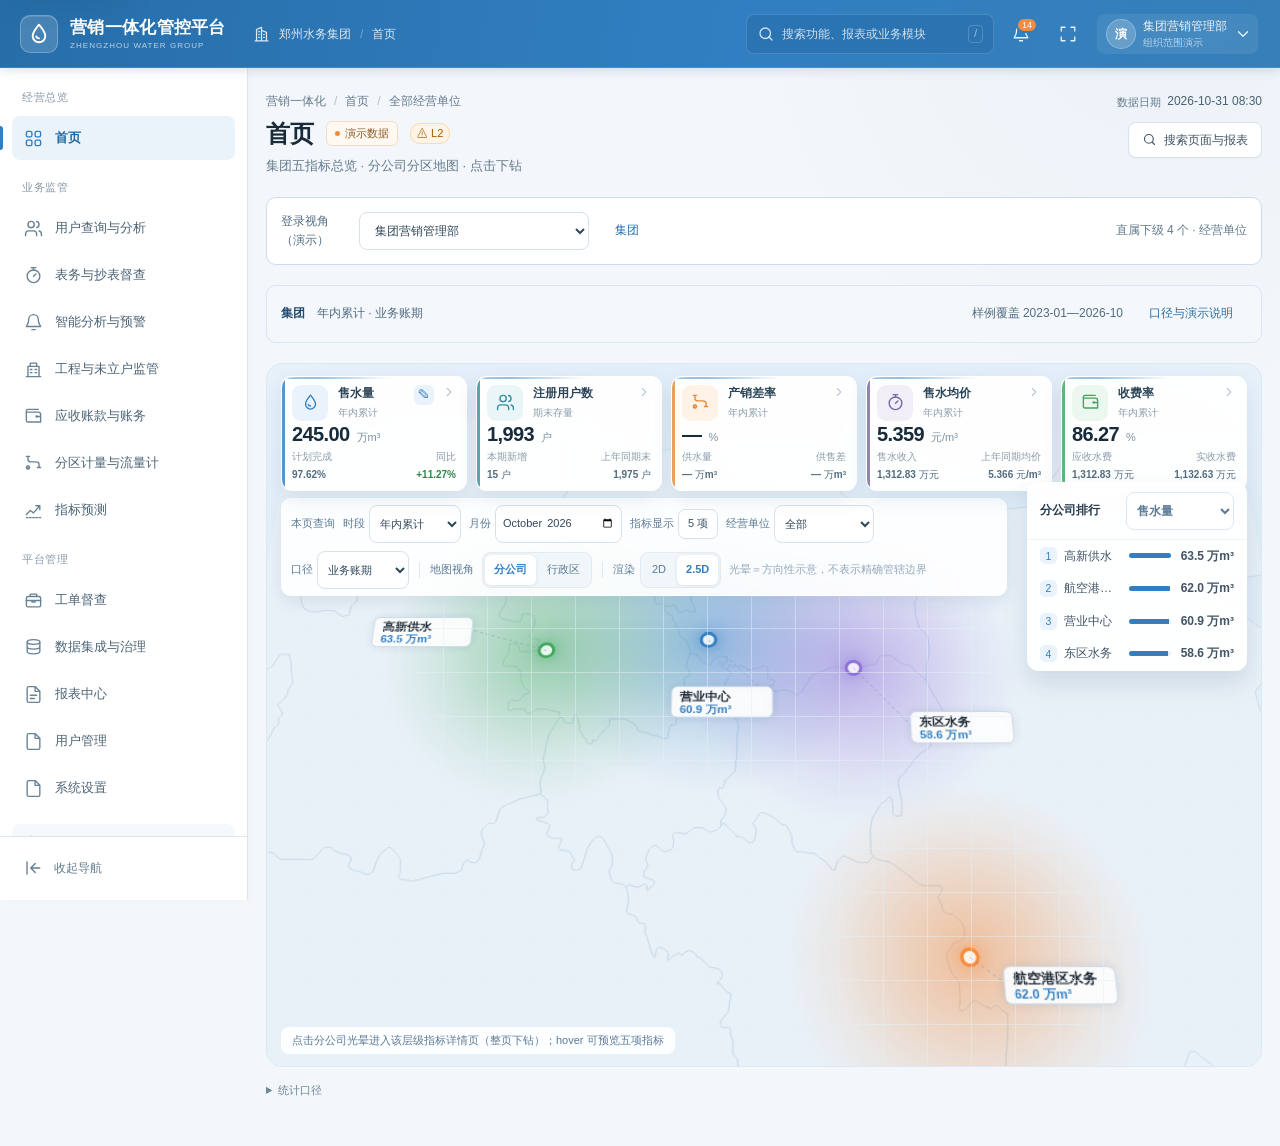
==== commit cdf812dc: "1234" ====
--- a/index.html
+++ b/index.html
@@ -6,28 +6,29 @@
   <meta name="description" content="郑州水务集团营销一体化管控与分析平台">
   <meta name="theme-color" content="#317FC2">
   <title>集团经营总览｜营销一体化V4</title>
-  <link rel="stylesheet" href="assets/app.css?v=20261104-v4.0">
-  <link rel="stylesheet" href="assets/extensions.css?v=20261104-v4.0">
-  <link rel="stylesheet" href="assets/home-v2.css?v=20261104-v4.0">
-  <link rel="stylesheet" href="assets/workflows-v2.css?v=20261104-v4.0">
-  <link rel="stylesheet" href="assets/product.css?v=20261104-v4.0">
-  <link rel="stylesheet" href="assets/content-v3.css?v=20261104-v4.0">
-  <link rel="stylesheet" href="assets/v4.css?v=20261104-v4.0">
-  <link rel="stylesheet" href="assets/v4-home.css?v=20261104-v4.0">
-  <script defer src="echarts.min.js?v=20261104-v4.0"></script>
-  <script defer src="assets/catalog.js?v=20261104-v4.0"></script>
-  <script defer src="assets/data.js?v=20261104-v4.0"></script>
-  <script defer src="assets/engine.js?v=20261104-v4.0"></script>
-  <script defer src="assets/icons.js?v=20261104-v4.0"></script>
-  <script defer src="assets/shell.js?v=20261104-v4.0"></script>
-  <script defer src="assets/map-data.js?v=20261104-v4.0"></script>
-  <script defer src="assets/map.js?v=20261104-v4.0"></script>
-  <script defer src="assets/home.js?v=20261104-v4.0"></script>
-  <script defer src="assets/workflows.js?v=20261104-v4.0"></script>
-  <script defer src="assets/admin.js?v=20261105-v4.1"></script>
-  <script defer src="assets/views.js?v=20261104-v4.0"></script>
-  <script defer src="assets/business.js?v=20261104-v4.0"></script>
-  <script defer src="assets/app.js?v=20261104-v4.0"></script>
+  <link rel="stylesheet" href="assets/app.css?v=20261108-v4.2b">
+  <link rel="stylesheet" href="assets/extensions.css?v=20261108-v4.2b">
+  <link rel="stylesheet" href="assets/home-v2.css?v=20261108-v4.2b">
+  <link rel="stylesheet" href="assets/workflows-v2.css?v=20261108-v4.2b">
+  <link rel="stylesheet" href="assets/product.css?v=20261108-v4.2b">
+  <link rel="stylesheet" href="assets/content-v3.css?v=20261108-v4.2b">
+  <link rel="stylesheet" href="assets/v4.css?v=20261108-v4.2b">
+  <link rel="stylesheet" href="assets/v4-home.css?v=20261108-v4.2b">
+  <script defer src="echarts.min.js?v=20261108-v4.2b"></script>
+  <script defer src="assets/catalog.js?v=20261108-v4.2b"></script>
+  <script defer src="assets/data.js?v=20261108-v4.2b"></script>
+  <script defer src="assets/organization.js?v=20261108-v4.2b"></script>
+  <script defer src="assets/engine.js?v=20261108-v4.2b"></script>
+  <script defer src="assets/icons.js?v=20261108-v4.2b"></script>
+  <script defer src="assets/shell.js?v=20261108-v4.2b"></script>
+  <script defer src="assets/map-data.js?v=20261108-v4.2b"></script>
+  <script defer src="assets/map.js?v=20261108-v4.2b"></script>
+  <script defer src="assets/home.js?v=20261108-v4.2b"></script>
+  <script defer src="assets/workflows.js?v=20261108-v4.2b"></script>
+  <script defer src="assets/admin.js?v=20261108-v4.2b"></script>
+  <script defer src="assets/views.js?v=20261108-v4.2b"></script>
+  <script defer src="assets/business.js?v=20261108-v4.2b"></script>
+  <script defer src="assets/app.js?v=20261108-v4.2b"></script>
 </head>
 <body class="v2-product">
   <a class="skip-link" href="#page">跳至主要内容</a>
--- a/assets/v4.css
+++ b/assets/v4.css
@@ -1,4 +1,10 @@
 /* V4 新增样式：用户管理与系统设置、风险提示 */
+.v4-context-bar{display:flex;justify-content:space-between;align-items:center;gap:12px;padding:10px 14px;margin-bottom:14px;background:#f4f8fd;border:1px solid #d9e6f5;border-radius:10px;font-size:12px;color:#526b80}
+.v4-context-bar>div{display:flex;align-items:center;gap:12px;flex-wrap:wrap}.v4-context-bar strong{color:#214c70}.v4-guide{line-height:1.8}.v4-guide dt{font-weight:600;color:#214c70}.v4-guide dd{margin:0 0 12px}
+.v4-context-bar button:focus-visible{outline:2px solid #317fc2;outline-offset:3px}
+.v4-org-nav{display:flex;align-items:center;gap:18px;flex-wrap:wrap;padding:14px;margin-bottom:14px;background:#fff;border:1px solid #cbddea;border-radius:10px}.v4-org-nav label{display:flex;align-items:center;gap:10px;font-size:12px;color:#526b80}.v4-org-nav select{max-width:300px}.v4-org-path{display:flex;align-items:center;flex-wrap:wrap;gap:2px}.v4-org-path .btn{padding:4px 7px}.v4-org-nav>.muted{margin-left:auto;font-size:12px}
+@media(max-width:640px){.v4-org-nav label{width:100%;flex-wrap:wrap}.v4-org-nav select{width:100%;max-width:100%}.v4-org-nav>.muted{margin-left:0}}
+@media(max-width:640px){.v4-context-bar{align-items:flex-start;flex-direction:column}.v4-context-actions{width:100%;justify-content:space-between}}
 .v4-tip{display:flex;gap:10px;align-items:flex-start;margin:0 0 14px;padding:12px 14px;border-radius:10px;background:#f4f8fd;border:1px solid #d9e6f5}
 .v4-tip .muted{margin-top:4px;line-height:1.6}
 .v4-risk{position:relative;display:inline-flex;align-items:center;gap:4px;padding:1px 6px;border-radius:10px;background:#fff4e5;color:#a35a00;font-size:11px;cursor:help;border:1px solid #ffd9a6}
